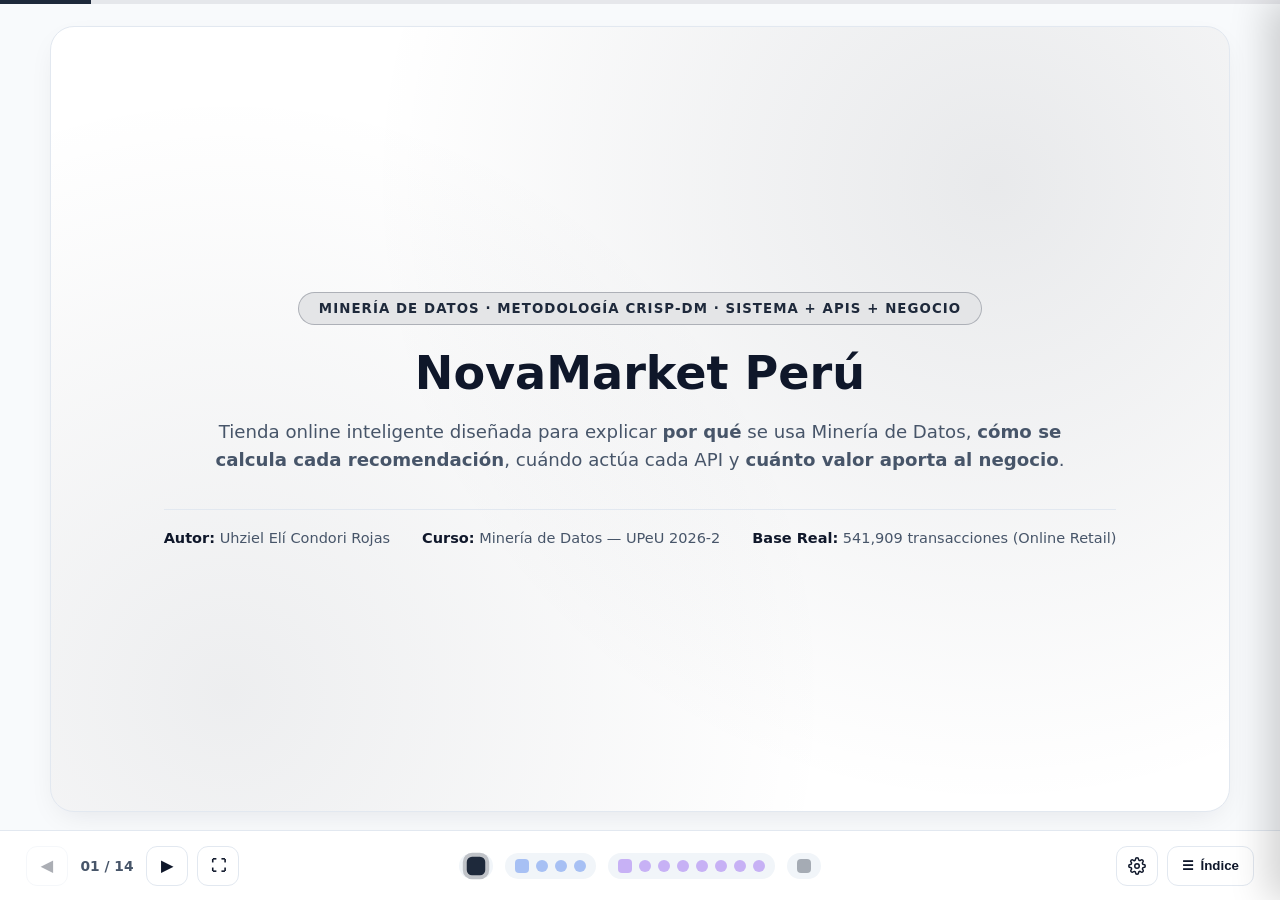
==== presentation/index.html @ 5f3207c5 "feat: NovaMarket Peru e-commerce inteligente CRISP-DM + APIs + Render config" ====
<!DOCTYPE html>
<html lang="es" data-theme="light" data-nav-pos="bottom" data-anim="on">
<head>
  <meta charset="UTF-8" />
  <meta name="viewport" content="width=device-width, initial-scale=1.0" />
  <title>NovaMarket Perú — Cómo Funciona, Fórmulas, APIs y Aporte al Negocio</title>
  <link rel="stylesheet" href="deck-base.css" />
  <link rel="stylesheet" href="animaciones.css" />
  <link rel="stylesheet" href="demo.css" />
</head>
<body>

  <div class="top-progress"><div id="progressFill" class="top-progress-fill"></div></div>

  <main class="deck">

    <!-- ==================== 00 · PORTADA ==================== -->
    <section class="slide slide-title active" data-group="0" data-color="#1e293b" data-kind="title" data-title="Portada" style="--slide-color:#1e293b">
      <div class="title-pill anim d1">Minería de Datos · Metodología CRISP-DM · Sistema + APIs + Negocio</div>
      <h1 class="anim d2">NovaMarket Perú</h1>
      <p class="title-sub anim d3">
        Tienda online inteligente diseñada para explicar <strong>por qué</strong> se usa Minería de Datos, <strong>cómo se calcula cada recomendación</strong>, cuándo actúa cada API y <strong>cuánto valor aporta al negocio</strong>.
      </p>
      <div class="cover-meta anim d4">
        <span><strong>Autor:</strong> Uhziel Elí Condori Rojas</span>
        <span><strong>Curso:</strong> Minería de Datos — UPeU 2026-2</span>
        <span><strong>Base Real:</strong> 541,909 transacciones (Online Retail)</span>
      </div>
    </section>

    <!-- ==================== BLOQUE 01 (#2563eb): EL SISTEMA WEB ==================== -->
    <section class="slide slide-title" data-group="1" data-color="#2563eb" data-kind="title" data-title="01 · El Sistema Web (Cliente vs Gerencia)" style="--slide-color:#2563eb">
      <div class="title-pill anim d1">Bloque 01</div>
      <h1 class="anim d2">Vista Cliente vs. Vista Interna</h1>
      <p class="title-sub anim d3">
        Un comprador normal solo ve una tienda limpia estilo marketplace; la gerencia y el expositor ven por dentro las fórmulas, las proyecciones Pasado → Futuro y las APIs en vivo.
      </p>
      <span class="section-num-bg">01</span>
    </section>

    <!-- 1.1 SEPARACIÓN DE VISTAS -->
    <section class="slide" data-group="1" data-color="#2563eb" data-kind="content" data-title="1.1 Arquitectura: Afuera vs Adentro" style="--slide-color:#2563eb">
      <header class="slide-header anim d1">
        <div class="kicker-sec">01 · El Sistema Web (NovaMarket Perú)</div>
        <h2>1.1 Separación Clara: Afuera (Cliente) vs. Adentro (Empresa)</h2>
        <p class="header-summary">Resuelve el problema de mostrar métricas internas al comprador, sin ocultar el motor cuando se audita.</p>
      </header>
      <div class="full-body">
        <div class="card-grid-3 anim d2">
          <div class="card accent-left">
            <h3>1. Tienda Pública (Cliente)</h3>
            <ul class="bullet-list">
              <li>Catálogo limpio en 4 columnas con precios en <strong>Soles (PEN)</strong> y carrito lateral.</li>
              <li><strong>Buscador realista:</strong> espera <em>Enter</em>, entiende español (<code>taza → cup</code>) y corrige tipeo (<code>tecup → teacup</code>).</li>
              <li>Al entrar al detalle de un producto, muestra <strong>4 complementos debajo</strong>; si no hay regla fuerte, promociona la misma categoría para nunca mostrar vacío.</li>
            </ul>
          </div>
          <div class="card accent-left">
            <h3>2. Botón "Modo Auditoría IA"</h3>
            <ul class="bullet-list">
              <li>Interruptor opcional en la cabecera (<code>OFF</code> por defecto para el cliente).</li>
              <li>Al activarlo en la exposición, revela en el detalle del producto: cuántas boletas lo respaldan, su <strong>Confianza %</strong>, <strong>Lift</strong> y cuánto <strong>+S/</strong> suma al ticket.</li>
              <li>También permite simular perfiles de comprador detrás de escena.</li>
            </ul>
          </div>
          <div class="card accent-left">
            <h3>3. Panel Interno (Gerencia)</h3>
            <ul class="bullet-list">
              <li><strong>Pasado → Presente → Futuro:</strong> curva real mensual + proyección a 3 meses con simulador de ROI.</li>
              <li><strong>Control de catálogo:</strong> inventario de los <code>150</code> SKUs por categoría y estrategia por segmento RFM.</li>
              <li><strong>Cero adivinanzas:</strong> bitácora viva de APIs y glosario para practicantes nuevos.</li>
            </ul>
          </div>
        </div>
      </div>
    </section>

    <!-- 1.2 CUÁNDO SE LLAMA CADA API Y PARA QUÉ SIRVE -->
    <section class="slide" data-group="1" data-color="#2563eb" data-kind="content" data-title="1.2 Cuándo se Llama Cada API y Qué Aporta" style="--slide-color:#2563eb">
      <header class="slide-header anim d1">
        <div class="kicker-sec">01 · El Sistema Web (NovaMarket Perú)</div>
        <h2>1.2 Mapa de APIs: Cuándo Actúan y Qué Beneficio Dan</h2>
        <p class="header-summary">Cada llamada externa o interna cumple una función comercial concreta (no decorativa).</p>
      </header>
      <div class="full-body">
        <div class="card anim d2">
          <table class="clean-table">
            <thead>
              <tr>
                <th>API / Endpoint</th>
                <th>Cuándo se dispara</th>
                <th>Qué hace internamente</th>
                <th>Para qué sirve al negocio</th>
              </tr>
            </thead>
            <tbody>
              <tr>
                <td><code>open.er-api.com</code> (Ext.)</td>
                <td>Al abrir la web y al emitir boleta</td>
                <td>Obtiene tasa real USD → PEN (ej. <code>3.481</code>)</td>
                <td>Evita cobrar con dólar desactualizado y protege el margen en productos importados.</td>
              </tr>
              <tr>
                <td><code>date.nager.at</code> (Ext.)</td>
                <td>Al cargar contexto gerencial</td>
                <td>Lee feriados de Perú (<code>2026-12-08</code>)</td>
                <td>Permite preparar promociones y stock antes de fechas festivas de alta demanda.</td>
              </tr>
              <tr>
                <td><code>GET /api/products</code></td>
                <td>Al pulsar <em>Enter</em> en buscador</td>
                <td>Sinónimos ES→EN + <code>difflib</code> + popularidad</td>
                <td>No pierde ventas por errores de escritura y prioriza artículos que más rotan.</td>
              </tr>
              <tr>
                <td><code>POST /api/recommend</code></td>
                <td>Al abrir un producto o el carrito</td>
                <td>Reglas <code>Lift × Conf</code> + respaldo categoría</td>
                <td>Eleva el monto por compra mostrando complementos reales en lugar de dejar espacios vacíos.</td>
              </tr>
              <tr>
                <td><code>POST /predict</code></td>
                <td>En Predictor Interno o Auditoría</td>
                <td>Corre <code>K-Means</code> + <code>RandomForest</code></td>
                <td>Identifica quién está por abandonar (<code>En Riesgo</code>) para enviarle cupón antes de perderlo.</td>
              </tr>
              <tr>
                <td><code>POST /api/checkout</code></td>
                <td>Al finalizar compra en el carrito</td>
                <td>Guarda boleta en SQLite + bandera IA</td>
                <td>Audita cuántas boletas reales aceptaron sugerencias del modelo.</td>
              </tr>
            </tbody>
          </table>
        </div>
      </div>
    </section>

    <!-- 1.3 DEMO VERIFICADA + PROYECCIÓN ECONÓMICA -->
    <section class="slide" data-group="1" data-color="#2563eb" data-kind="content" data-title="1.3 Ejemplo Verificado: POST /predict y ROI" style="--slide-color:#2563eb">
      <header class="slide-header anim d1">
        <div class="kicker-sec">01 · El Sistema Web (NovaMarket Perú)</div>
        <h2>1.3 Así Decide el Modelo en Tiempo Real (<code>POST /predict</code>)</h2>
        <p class="header-summary">Compara un cliente VIP frente a uno en riesgo para decidir si dar cupón o venta cruzada.</p>
      </header>

      <div class="split-balanced anim d2">
        <div class="demo-panel">
          <div class="preset-row">
            <button type="button" class="preset-btn active" data-preset="vip">Perfil VIP Campeón (#14646)</button>
            <button type="button" class="preset-btn" data-preset="riesgo">Perfil Riesgo de Fuga (#17850)</button>
          </div>
          <div class="demo-grid">
            <div class="demo-field"><label>recency_days</label><input id="in_recency_days" type="number" value="12" /></div>
            <div class="demo-field"><label>frequency</label><input id="in_frequency" type="number" value="18" /></div>
            <div class="demo-field"><label>monetary (USD)</label><input id="in_monetary" type="number" value="6450" /></div>
            <div class="demo-field"><label>total_items</label><input id="in_total_items" type="number" value="1200" /></div>
            <div class="demo-field"><label>unique_products</label><input id="in_unique_products" type="number" value="95" /></div>
            <div class="demo-field"><label>tenure_days</label><input id="in_tenure_days" type="number" value="240" /></div>
            <div class="demo-field"><label>cancellation_count</label><input id="in_cancellation_count" type="number" value="0" /></div>
            <div class="demo-field">
              <label>is_uk</label>
              <select id="in_is_uk">
                <option value="Internacional" selected>Internacional</option>
                <option value="UK">UK</option>
              </select>
            </div>
            <div class="demo-field"><label>algoritmo</label><input type="text" value="RandomForest" readonly /></div>
          </div>
          <div class="demo-actions">
            <button type="button" id="btnRunDemo" class="btn-demo">Probar en API (38420)</button>
            <span id="demoStatus" class="demo-status">Ejemplo verificado #14646 (POST /predict)</span>
          </div>
        </div>

        <div class="demo-panel">
          <div class="prob-hero">
            <span id="demoSeg" class="seg-badge">VIP Campeón · Alta Fidelidad</span>
            <span id="demoProb" class="prob-big">95.22 %</span>
          </div>
          <strong id="demoTitle">Recompra probable en 90 días (predicción = 1 · fuga 4.78 %)</strong>
          <div class="bar-track" style="height:14px">
            <div id="demoBar" class="bar-fill" style="--w:95%"></div>
          </div>
          <ul id="demoFactors" class="bullet-list">
            <li>Compra reciente (12 días desde última visita)</li>
            <li>Alta recurrencia (18 boletas históricas)</li>
            <li>Alto valor acumulado ($6,450 USD)</li>
            <li>Relación madura (240 días de antigüedad)</li>
          </ul>
          <div id="demoAction" class="result-pill">
            Ofrecer venta cruzada premium o envío prioritario sin necesidad de descuento agresivo.
          </div>
        </div>
      </div>
    </section>

    <!-- ==================== BLOQUE 02 (#7c3aed): CÓMO SE CALCULA Y CRISP-DM ==================== -->
    <section class="slide slide-title" data-group="2" data-color="#7c3aed" data-kind="title" data-title="02 · Cómo se Calcula y CRISP-DM" style="--slide-color:#7c3aed">
      <div class="title-pill anim d1">Bloque 02</div>
      <h1 class="anim d2">Cómo se Calcula y Aporte Real</h1>
      <p class="title-sub anim d3">
        Explicación directa de las fórmulas detrás de las recomendaciones, la predicción futura sin fuga temporal y las 6 fases CRISP-DM.
      </p>
      <span class="section-num-bg">02</span>
    </section>

    <!-- 2.0 FASE 1: EL PROBLEMA Y QUÉ GANA EL NEGOCIO -->
    <section class="slide" data-group="2" data-color="#7c3aed" data-kind="content" data-title="Fase 1 · Por Qué se Hace (Negocio y ROI)" style="--slide-color:#7c3aed">
      <header class="slide-header anim d1">
        <div class="kicker-sec">02 · Metodología CRISP-DM · Fase 1 de 6</div>
        <h2>Fase 1: Qué Problema Pierde Dinero y Qué Aporta el Proyecto</h2>
        <p class="header-summary">Pasar de mostrar productos estáticos a tomar decisiones comerciales medibles en caja y gerencia.</p>
      </header>
      <div class="full-body">
        <div class="card-grid-2 anim d2">
          <div class="card accent-left">
            <h3>Sin Minería de Datos (Antes)</h3>
            <ul class="bullet-list">
              <li><strong>Carritos pequeños:</strong> el cliente compra 1 artículo y se va porque nadie le sugiere el complemento natural que otros ya llevan.</li>
              <li><strong>Fuga silenciosa:</strong> los <code>1,024</code> clientes <em>En Riesgo</em> (gasto medio <code>$1,506</code>) dejan de volver sin recibir ninguna campaña a tiempo.</li>
              <li><strong>Gerencia a ciegas:</strong> no se mide qué tanto crece el ingreso al combinar venta cruzada + retención.</li>
            </ul>
          </div>
          <div class="card accent-left">
            <h3>Con NovaMarket IA (Aporte Proyectado)</h3>
            <ul class="bullet-list">
              <li><strong>Venta cruzada automática:</strong> recomendar complementos reales con <code>1,560</code> reglas aumenta el valor de boleta sin gastar más en anuncios.</li>
              <li><strong>Descuentos solo donde hacen falta:</strong> no rebajar margen a los <code>458 VIP</code> (<code>93.7 %</code> ya recompran), sino enfocar cupones en <code>En Riesgo</code>.</li>
              <li><strong>Proyección Pasado → Futuro:</strong> el panel gerencial simula el retorno exacto en Soles por trimestre.</li>
            </ul>
          </div>
        </div>
      </div>
    </section>

    <!-- 2.1 CÓMO SE CALCULAN LAS REGLAS (ARITMÉTICA CLARA) -->
    <section class="slide" data-group="2" data-color="#7c3aed" data-kind="content" data-title="Cómo se Calcula · Reglas de Asociación" style="--slide-color:#7c3aed">
      <header class="slide-header anim d1">
        <div class="kicker-sec">02 · Metodología CRISP-DM · Explicación Matemática Simple</div>
        <h2>¿Cómo se Calcula Qué Producto Recomendar Debajo de Otro?</h2>
        <p class="header-summary">No es aleatorio: el algoritmo cuenta co-ocurrencias reales dentro de las 18,532 boletas históricas.</p>
      </header>
      <div class="full-body">
        <div class="card-grid-3 anim d2">
          <div class="card accent-left">
            <h3>1. Contar Boletas Juntas</h3>
            <p>Se arma una matriz <code>Boleta × Producto</code> sobre los <code>150</code> SKUs principales.</p>
            <p style="margin-top:8px"><strong>Ejemplo real:</strong> La <em>Pink Regency Teacup (22698)</em> y la <em>Green Regency Teacup (22697)</em> aparecieron juntas en <strong>460 boletas</strong>.</p>
          </div>
          <div class="card accent-left">
            <h3>2. Calcular Confianza (%)</h3>
            <p><code>Confianza = Boletas(A y B) / Boletas(A)</code></p>
            <p style="margin-top:8px">Para ese par da <strong>82.73 %</strong>: significa que de cada 100 clientes que compraron la taza rosa, ~83 también llevaron la verde en la misma boleta.</p>
          </div>
          <div class="card accent-left">
            <h3>3. Medir el Lift y Promocionar</h3>
            <p><code>Lift = Confianza / Popularidad(B)</code></p>
            <p style="margin-top:8px">Obtiene <strong>18.85×</strong> (19 veces más fuerte que el azar). Si un SKU tiene &lt; 4 reglas, el backend completa con <strong>misma categoría y más vendidos</strong> para promocionar siempre.</p>
          </div>
        </div>
        <div class="result-pill anim d3">
          <strong>En la práctica:</strong> El cliente ve sugerencias útiles y coherentes; el auditor/profesor activa <strong>Modo Auditoría IA</strong> y ve exactamente estos números debajo de cada tarjeta.
        </div>
      </div>
    </section>

    <!-- 2.2 FASE 2: AUDITORÍA Y EVOLUCIÓN HISTÓRICA REAL -->
    <section class="slide" data-group="2" data-color="#7c3aed" data-kind="content" data-title="Fase 2 · Auditoría y Ventas Reales (Pasado)" style="--slide-color:#7c3aed">
      <header class="slide-header anim d1">
        <div class="kicker-sec">02 · Metodología CRISP-DM · Fase 2 de 6 (EDA)</div>
        <h2>Fase 2: Limpieza de Datos Reales y Serie Mensual</h2>
        <p class="header-summary">De 541,909 registros crudos a $8,911,407.90 en ventas reales limpias para construir el pasado histórico.</p>
      </header>
      <div class="full-body">
        <div class="dual-charts anim d2">
          <div class="chart-card">
            <div class="chart-img-wrap" data-lightbox-img data-caption="Figura 1: Se retiraron 135,080 filas sin cliente, 11,805 con cantidad/precio ≤ 0 y 9,288 devoluciones ('C').">
              <img src="assets/01_eda_calidad_datos.png" alt="Auditoría de calidad de datos" />
            </div>
            <p class="chart-caption"><strong>Fig. 1:</strong> Por qué se limpia — quitar devoluciones evita recomendar productos devueltos o clientes fantasma.</p>
          </div>
          <div class="chart-card">
            <div class="chart-img-wrap" data-lightbox-img data-caption="Figura 2: Serie mensual real de ingresos: sube en Sep–Nov 2011 hasta $1.16M (base para proyectar futuro).">
              <img src="assets/02_eda_ventas_mensuales.png" alt="Evolución mensual de ventas" />
            </div>
            <p class="chart-caption"><strong>Fig. 2:</strong> Curva real del pasado — pico en noviembre 2011 (<strong>$1,161,817</strong> en <code>2,657</code> boletas).</p>
          </div>
        </div>
      </div>
    </section>

    <!-- 2.3 FASE 3: CÓMO SE PREPARA RFM SIN HACER TRAMPA -->
    <section class="slide" data-group="2" data-color="#7c3aed" data-kind="content" data-title="Fase 3 · Corte Temporal RFM Anti-Leakage" style="--slide-color:#7c3aed">
      <header class="slide-header anim d1">
        <div class="kicker-sec">02 · Metodología CRISP-DM · Fase 3 de 6</div>
        <h2>Fase 3: Cómo Se Predice el Futuro Sin Hacer Trampa</h2>
        <p class="header-summary">Se corta la historia el 2011-09-09: solo el pasado entra como variable X; los 90 días posteriores son la respuesta real.</p>
      </header>
      <div class="full-body">
        <div class="card-grid-3 anim d2">
          <div class="card accent-left">
            <h3>Ventana Pasada (<code>&lt; 2011-09-09</code>)</h3>
            <p>Para cada uno de los <code>3,360</code> clientes se calcula:</p>
            <ul class="bullet-list" style="margin-top:6px">
              <li><strong>Recency:</strong> días desde su última compra.</li>
              <li><strong>Frequency:</strong> boletas acumuladas.</li>
              <li><strong>Monetary:</strong> gasto total en USD.</li>
            </ul>
          </div>
          <div class="card accent-left">
            <h3>Ventana Futura (<code>≥ 2011-09-09</code>)</h3>
            <p>Se observa en la realidad si el cliente volvió o no en el último trimestre.</p>
            <p style="margin-top:8px">Resultado real: <strong>57.11 % sí recompró</strong>. Así el modelo aprende hábitos pasados para anticipar el futuro.</p>
          </div>
          <div class="card accent-left">
            <h3>Segmentos Reales (<code>K-Means</code>)</h3>
            <ul class="bullet-list">
              <li><strong>VIP Campeón (458):</strong> prom. $6,833 · <strong>93.7 %</strong> recompran.</li>
              <li><strong>En Riesgo (1,024):</strong> prom. $1,506 · <strong>67.0 %</strong> recompran (foco de rescate).</li>
              <li><strong>Cliente Leal (432)</strong> y <strong>Dormido (1,446)</strong>.</li>
            </ul>
          </div>
        </div>
        <div class="result-pill anim d3">
          <strong>También se filtran 150 SKUs clave:</strong> De <code>3,665</code> productos históricos se extrae el catálogo activo de alta rotación (<code>396,337</code> filas limpias con SHA-256 verificado en <code>DATA_VERSION.md</code>).
        </div>
      </div>
    </section>

    <!-- 2.4 FASE 4 Y 5: MODELADO Y EVALUACIÓN HONESTA -->
    <section class="slide" data-group="2" data-color="#7c3aed" data-kind="content" data-title="Fase 4 y 5 · Modelos, ROC y Auditoría" style="--slide-color:#7c3aed">
      <header class="slide-header anim d1">
        <div class="kicker-sec">02 · Metodología CRISP-DM · Fases 4 y 5 de 6</div>
        <h2>Fases 4–5: Reglas, Clasificadores y Auditoría Transparente</h2>
        <p class="header-summary">Comparación de 3 algoritmos sobre clientes futuros reales y análisis crítico frente a la meta inicial.</p>
      </header>
      <div class="split-balanced anim d2">
        <div class="dual-charts" style="grid-template-columns: 1fr; gap:12px;">
          <div class="chart-card">
            <div class="chart-img-wrap" data-lightbox-img data-caption="Figura 4: Top reglas de asociación (juego Regency alcanza 18.85× Lift).">
              <img src="assets/04_reglas_asociacion_lift.png" alt="Reglas de asociación" style="max-height:175px" />
            </div>
          </div>
          <div class="chart-card">
            <div class="chart-img-wrap" data-lightbox-img data-caption="Figura 5: Curvas ROC y Matriz de Confusión del modelo ganador.">
              <img src="assets/05_roc_y_confusion.png" alt="ROC y Matriz de Confusión" style="max-height:175px" />
            </div>
          </div>
        </div>

        <div style="display:flex; flex-direction:column; gap:12px;">
          <div class="card">
            <table class="clean-table">
              <thead><tr><th>Modelo</th><th>CV AUC</th><th>Holdout AUC</th><th>PR-AUC</th><th>F1</th></tr></thead>
              <tbody>
                <tr><td>LogisticRegression</td><td>0.7394</td><td>0.7651</td><td>0.8241</td><td>0.7358</td></tr>
                <tr class="row-winner"><td>RandomForest (Ganador)</td><td><strong>0.7426</strong></td><td>0.7647</td><td>0.8295</td><td>0.7333</td></tr>
                <tr><td>HistGradientBoosting</td><td>0.7401</td><td><strong>0.7714</strong></td><td><strong>0.8337</strong></td><td>0.7304</td></tr>
              </tbody>
            </table>
          </div>
          <div class="audit-note">
            <strong>Por qué 0.7647 y no 0.99 artificial:</strong> Predecir si un humano comprará en los próximos 90 días sin usar datos futuros es difícil. Al no hacer trampa, se obtuvo <code>0.7647</code> (RF) y <code>0.7714</code> (HGB) con sólido <strong>PR-AUC (0.83)</strong>, suficiente para priorizar cupones en el grupo <em>En Riesgo</em>.
          </div>
        </div>
      </div>
    </section>

    <!-- 2.5 EXPLICABILIDAD SHAP -->
    <section class="slide" data-group="2" data-color="#7c3aed" data-kind="content" data-title="Fase 5 · Por Qué Decide el Modelo (SHAP)" style="--slide-color:#7c3aed">
      <header class="slide-header anim d1">
        <div class="kicker-sec">02 · Metodología CRISP-DM · Fase 5 de 6 (XAI)</div>
        <h2>Explicabilidad SHAP: En Qué Se Fija el Modelo Para Predecir</h2>
        <p class="header-summary">Prueba objetiva de que el modelo sigue la lógica comercial real (antigüedad, gasto y días sin volver).</p>
      </header>
      <div class="split-balanced anim d2">
        <div class="single-chart-wrap">
          <div class="chart-img-wrap" data-lightbox-img data-caption="Figura 6: Impacto SHAP global sobre las predicciones de recompra a 90 días.">
            <img src="assets/06_shap_clientes.png" alt="SHAP Clientes" />
          </div>
          <p class="chart-caption"><strong>Fig. 6:</strong> Cada fila muestra qué variable pesa más para separar quién vuelve de quién abandona.</p>
        </div>

        <div class="card">
          <h3>Peso Real de Cada Variable (|SHAP|)</h3>
          <div class="bar-chart" style="margin-top:12px">
            <div class="bar-row"><span class="bar-lbl">Antigüedad (tenure)</span><div class="bar-track"><div class="bar-fill" style="--w:100%"></div></div><span class="bar-num">0.0609</span></div>
            <div class="bar-row"><span class="bar-lbl">Gasto (monetary)</span><div class="bar-track"><div class="bar-fill" style="--w:77%"></div></div><span class="bar-num">0.0468</span></div>
            <div class="bar-row"><span class="bar-lbl">Inactividad (recency)</span><div class="bar-track"><div class="bar-fill" style="--w:59%"></div></div><span class="bar-num">0.0360</span></div>
            <div class="bar-row"><span class="bar-lbl">Boletas (frequency)</span><div class="bar-track"><div class="bar-fill" style="--w:54%"></div></div><span class="bar-num">0.0329</span></div>
            <div class="bar-row"><span class="bar-lbl">Unidades (items)</span><div class="bar-track"><div class="bar-fill" style="--w:41%"></div></div><span class="bar-num">0.0250</span></div>
            <div class="bar-row"><span class="bar-lbl">Variedad (unique)</span><div class="bar-track"><div class="bar-fill" style="--w:39%"></div></div><span class="bar-num">0.0236</span></div>
          </div>
        </div>
      </div>
    </section>

    <!-- 2.6 FASE 6: DESPLIEGUE Y OPERACIÓN PARA PRACTICANTES -->
    <section class="slide" data-group="2" data-color="#7c3aed" data-kind="content" data-title="Fase 6 · Operación, Pruebas y Replicabilidad" style="--slide-color:#7c3aed">
      <header class="slide-header anim d1">
        <div class="kicker-sec">02 · Metodología CRISP-DM · Fase 6 de 6</div>
        <h2>Fase 6: Sistema Documentado, Probado y Replicable</h2>
        <p class="header-summary">Cualquier integrante o practicante nuevo entiende qué mide cada pantalla y puede probar el sistema en 1 clic.</p>
      </header>
      <div class="full-body">
        <div class="card-grid-3 anim d2">
          <div class="card accent-left">
            <h3>Autosuficiente para el Equipo</h3>
            <ul class="bullet-list">
              <li>La pestaña <strong>Gerencia</strong> incluye explicaciones bajo cada KPI, inventario por categoría y glosario operativo.</li>
              <li>La <strong>Bitácora de APIs</strong> registra en vivo qué endpoint respondió y por qué se llamó.</li>
            </ul>
          </div>
          <div class="card accent-left">
            <h3>Verificado con <code>pytest</code></h3>
            <ul class="bullet-list">
              <li>Pruebas automatizadas cubren buscador, sinónimos/errores, reglas con respaldo, validación Pydantic (<code>422</code>) y SQLite.</li>
              <li>Linaje SHA-256 guardado en <code>data/DATA_VERSION.md</code>.</li>
            </ul>
          </div>
          <div class="card accent-left">
            <h3>Puerto Libre y Scripts <code>.bat</code></h3>
            <ul class="bullet-list">
              <li><code>ABRIR_SISTEMA.bat</code> levanta tienda y API en <code>http://127.0.0.1:38420</code> sin chocar con <code>8000</code>.</li>
              <li><code>REENTRENAR_MODELO.bat</code> reproduce todo el pipeline desde el CSV crudo.</li>
            </ul>
          </div>
        </div>
        <div class="result-pill anim d3">
          <strong>Listo para demostrar en clase:</strong> Abre la tienda como cliente, activa <strong>Modo Auditoría IA</strong> para mostrar los cálculos y pasa a <strong>Gerencia</strong> para ver las proyecciones Pasado → Futuro.
        </div>
      </div>
    </section>

    <!-- ==================== CIERRE ==================== -->
    <section class="slide slide-title" data-group="99" data-color="#1e293b" data-kind="title" data-title="Cierre — Gracias" style="--slide-color:#1e293b">
      <div class="title-pill anim d1">Cierre</div>
      <h1 class="anim d2">Gracias</h1>
      <p class="title-sub anim d3">Demostración en vivo lista en <code>http://127.0.0.1:38420</code> (<code>ABRIR_SISTEMA.bat</code>).</p>
      <div class="cover-meta anim d4">
        <span><strong>Autor:</strong> Uhziel Elí Condori Rojas</span>
        <span><strong>Proyecto:</strong> NovaMarket Perú (CRISP-DM)</span>
      </div>
    </section>

  </main>

  <nav id="bottomNav" class="bottom-nav" aria-label="Navegación de diapositivas">
    <div class="nav-left">
      <button id="btnPrev" class="nav-btn icon-only" title="Anterior (←)">◀</button>
      <span id="slideCounter" class="slide-counter">01 / 14</span>
      <button id="btnNext" class="nav-btn icon-only" title="Siguiente (→ / Espacio)">▶</button>
      <button id="btnFs" class="nav-btn icon-only" title="Pantalla completa (F)">⛶</button>
    </div>

    <div id="navDots" class="nav-center" aria-label="Navegación por secciones"></div>

    <div class="nav-right">
      <button id="btnConfig" class="nav-btn icon-only" title="Configuración de la diapositiva (C)" aria-expanded="false" aria-controls="configPanel"><svg width="18" height="18" viewBox="0 0 24 24" fill="none" stroke="currentColor" stroke-width="2" stroke-linecap="round" stroke-linejoin="round" aria-hidden="true"><circle cx="12" cy="12" r="3"/><path d="M19.4 15a1.65 1.65 0 0 0 .33 1.82l.06.06a2 2 0 1 1-2.83 2.83l-.06-.06a1.65 1.65 0 0 0-1.82-.33 1.65 1.65 0 0 0-1 1.51V21a2 2 0 0 1-4 0v-.09A1.65 1.65 0 0 0 9 19.4a1.65 1.65 0 0 0-1.82.33l-.06.06a2 2 0 1 1-2.83-2.83l.06-.06a1.65 1.65 0 0 0 .33-1.82 1.65 1.65 0 0 0-1.51-1H3a2 2 0 0 1 0-4h.09A1.65 1.65 0 0 0 4.6 9a1.65 1.65 0 0 0-.33-1.82l-.06-.06a2 2 0 1 1 2.83-2.83l.06.06a1.65 1.65 0 0 0 1.82.33H9a1.65 1.65 0 0 0 1-1.51V3a2 2 0 0 1 4 0v.09a1.65 1.65 0 0 0 1 1.51 1.65 1.65 0 0 0 1.82-.33l.06-.06a2 2 0 1 1 2.83 2.83l-.06.06a1.65 1.65 0 0 0-.33 1.82V9a1.65 1.65 0 0 0 1.51 1H21a2 2 0 0 1 0 4h-.09a1.65 1.65 0 0 0-1.51 1z"/></svg></button>
      <button id="btnDrawer" class="nav-btn" title="Índice de diapositivas (M)">☰ <span class="btn-lbl-hide">Índice</span></button>
    </div>
  </nav>

  <aside id="configPanel" class="config-panel" aria-label="Configuración de visualización" hidden>
    <div class="config-head">
      <strong>Ajustes de Diapositiva</strong>
      <button id="btnCloseConfig" class="nav-btn icon-only cfg-close" title="Cerrar">✕</button>
    </div>
    <div class="config-group">
      <label class="cfg-label">Tema de contenido</label>
      <div class="cfg-pills" data-cfg-group="theme">
        <button class="cfg-pill" data-val="light">Claro</button>
        <button class="cfg-pill" data-val="dark">Oscuro</button>
      </div>
    </div>
    <div class="config-group">
      <label class="cfg-label">Posición de la barra</label>
      <div class="cfg-pills" data-cfg-group="navPos">
        <button class="cfg-pill" data-val="bottom">Abajo</button>
        <button class="cfg-pill" data-val="top">Arriba</button>
        <button class="cfg-pill" data-val="float">Flotante</button>
        <button class="cfg-pill" data-val="autohide">Ocultar</button>
      </div>
    </div>
    <div class="config-group">
      <div class="cfg-row-head">
        <label class="cfg-label">Escala general (±)</label>
        <span id="valScaleAll" class="cfg-val">100%</span>
      </div>
      <div class="cfg-stepper">
        <button class="cfg-step" data-target="scaleAll" data-delta="-0.06">−1 pt</button>
        <input id="rngScaleAll" type="range" min="0.82" max="1.36" step="0.06" value="1" />
        <button class="cfg-step" data-target="scaleAll" data-delta="0.06">+1 pt</button>
      </div>
    </div>
    <details class="config-details">
      <summary>Ajuste independiente de letras</summary>
      <div class="config-subgrid">
        <div class="cfg-subrow">
          <span>Títulos</span>
          <input id="rngScaleTitle" type="range" min="0.82" max="1.35" step="0.05" value="1" />
          <span id="valScaleTitle">100%</span>
        </div>
        <div class="cfg-subrow">
          <span>Texto / Tarjetas</span>
          <input id="rngScaleBody" type="range" min="0.82" max="1.35" step="0.05" value="1" />
          <span id="valScaleBody">100%</span>
        </div>
        <div class="cfg-subrow">
          <span>Tablas / Notas</span>
          <input id="rngScaleMeta" type="range" min="0.82" max="1.35" step="0.05" value="1" />
          <span id="valScaleMeta">100%</span>
        </div>
      </div>
    </details>
    <div class="config-actions">
      <button id="btnToggleAnim" class="nav-btn cfg-act">Animaciones: ON</button>
      <button id="btnPrintPdf" class="nav-btn cfg-act">PDF</button>
      <button id="btnResetCfg" class="nav-btn cfg-act">Reset</button>
    </div>
  </aside>

  <div id="drawerBackdrop" class="drawer-backdrop"></div>
  <aside id="drawer" class="drawer" aria-label="Índice de diapositivas">
    <div class="drawer-head">
      <h3>Índice de la Presentación</h3>
      <button id="btnCloseDrawer" class="nav-btn icon-only" title="Cerrar (Esc)">✕</button>
    </div>
    <div id="drawerList" class="drawer-list"></div>
  </aside>

  <div id="lightbox" class="lightbox" title="Clic o Esc para cerrar">
    <img id="lbImg" alt="" />
    <p id="lbCap"></p>
  </div>

  <script src="deck-core.js"></script>
  <script src="demo.js"></script>
</body>
</html>
---- presentation/deck-base.css ----
:root {
  --bg: #f8fafc;
  --surface: #ffffff;
  --surface-alt: #f1f5f9;
  --text: #0f172a;
  --muted: #475569;
  --subtle: #94a3b8;
  --border: #e2e8f0;
  --nav-bg: rgba(255, 255, 255, 0.94);

  /* Paleta estándar por sección (estilo personal) */
  --c-cover: #1e293b;
  --c-sec1: #2563eb;
  --c-sec2: #7c3aed;
  --c-sec3: #059669;
  --c-sec4: #d97706;
  --c-sec5: #0891b2;

  --accent: var(--c-cover);
  --nav-h: 70px;
  --radius: 16px;
  --shadow: 0 10px 30px -10px rgba(15, 23, 42, 0.10);

  /* Escalas configurables desde ⚙️ */
  --scale-all: 1;
  --scale-title: 1;
  --scale-body: 1;
  --scale-meta: 1;
}

/* Tema oscuro opcional desde ⚙️ */
html[data-theme="dark"] {
  --bg: #0b1120;
  --surface: #111827;
  --surface-alt: #1e293b;
  --text: #f1f5f9;
  --muted: #cbd5e1;
  --subtle: #94a3b8;
  --border: #263244;
  --nav-bg: rgba(15, 23, 42, 0.94);
  --shadow: 0 14px 36px -10px rgba(0, 0, 0, 0.55);
}

* { box-sizing: border-box; margin: 0; padding: 0; }

html {
  font-size: calc(clamp(14.5px, min(1.02vw, 1.78vh), 19.5px) * var(--scale-all));
}

html, body {
  width: 100%; height: 100%;
  overflow: hidden;
  font-family: "Segoe UI", system-ui, -apple-system, sans-serif;
  background: var(--bg);
  color: var(--text);
  user-select: none;
  transition: background-color 0.25s ease, color 0.25s ease;
}

/* Barra de progreso fina superior */
.top-progress {
  position: fixed; top: 0; left: 0; right: 0; height: 4px;
  background: rgba(15, 23, 42, 0.08); z-index: 65;
}
.top-progress-fill {
  height: 100%; width: 0%;
  background: var(--accent);
  transition: width 0.35s cubic-bezier(.4,0,.2,1), background-color 0.35s ease;
}

/* Escenario principal adaptado a la posición de la barra */
.deck {
  position: relative;
  width: 100vw;
  height: calc(100vh - var(--nav-h));
  padding: 26px 50px 18px;
}
html[data-nav-pos="top"] .deck {
  margin-top: calc(var(--nav-h) + 4px);
  height: calc(100vh - var(--nav-h) - 4px);
}
html[data-nav-pos="float"] .deck,
html[data-nav-pos="autohide"] .deck {
  height: 100vh;
  padding-bottom: 68px;
}

.slide {
  position: absolute;
  inset: 26px 50px 18px;
  display: flex;
  flex-direction: column;
  opacity: 0;
  visibility: hidden;
  transform: translateY(14px) scale(0.99);
  transition: opacity 0.35s ease, transform 0.35s cubic-bezier(.22,1,.36,1), visibility 0.35s;
}
.slide.active {
  opacity: 1;
  visibility: visible;
  transform: translateY(0) scale(1);
}

.slide.active .anim { animation: riseIn 0.45s cubic-bezier(.22,1,.36,1) both; }
.slide.active .anim.d1 { animation-delay: 0.06s; }
.slide.active .anim.d2 { animation-delay: 0.14s; }
.slide.active .anim.d3 { animation-delay: 0.22s; }
.slide.active .anim.d4 { animation-delay: 0.30s; }

@keyframes riseIn {
  from { opacity: 0; transform: translateY(14px); }
  to   { opacity: 1; transform: translateY(0); }
}

/* Desactivar animaciones por accesibilidad o toggle ⚙️ */
html[data-anim="off"] *,
html[data-anim="off"] *::before,
html[data-anim="off"] *::after {
  animation-duration: 0.001ms !important;
  animation-delay: 0ms !important;
  transition-duration: 0.001ms !important;
}
@media (prefers-reduced-motion: reduce) {
  .slide.active .anim { animation: none !important; }
  .bar-fill { transition: none !important; }
}

/* =========================================================
   TIPO 1: PORTADA, CIERRE Y SEPARADORES DE SECCIÓN
   (Fondo limpio --surface; #1e293b solo como acento e ícono en barra)
   ========================================================= */
.slide-title {
  justify-content: center;
  align-items: center;
  text-align: center;
  padding: 40px 80px;
  background: radial-gradient(circle at 80% 20%, color-mix(in srgb, var(--slide-color, #2563eb) 10%, transparent), transparent 55%),
              radial-gradient(circle at 15% 85%, color-mix(in srgb, var(--slide-color, #2563eb) 8%, transparent), transparent 50%);
  border-radius: 24px;
  border: 1px solid var(--border);
  background-color: var(--surface);
  box-shadow: var(--shadow);
}

html[data-theme="dark"] .slide-title[data-color="#1e293b"] .title-pill {
  color: #e2e8f0;
  background: rgba(255, 255, 255, 0.10);
  border-color: rgba(255, 255, 255, 0.24);
}

.title-pill {
  display: inline-flex; align-items: center; gap: 8px;
  padding: 8px 20px;
  border-radius: 999px;
  font-size: calc(0.92rem * var(--scale-meta)); font-weight: 700; letter-spacing: 0.08em; text-transform: uppercase;
  color: var(--slide-color, var(--c-cover));
  background: color-mix(in srgb, var(--slide-color, var(--c-cover)) 12%, var(--surface));
  border: 1px solid color-mix(in srgb, var(--slide-color, var(--c-cover)) 28%, transparent);
  margin-bottom: 22px;
}

.slide-title h1 {
  font-size: calc(clamp(2.15rem, 3.6vw, 3.2rem) * var(--scale-title));
  font-weight: 800;
  line-height: 1.15;
  color: var(--text);
  max-width: 1080px;
  margin-bottom: 18px;
}

.slide-title .title-sub {
  font-size: calc(clamp(1.1rem, 1.42vw, 1.35rem) * var(--scale-body));
  color: var(--muted);
  max-width: 860px;
  line-height: 1.55;
}

.cover-meta {
  margin-top: 34px;
  display: flex; flex-wrap: wrap; justify-content: center; gap: 16px 32px;
  font-size: calc(1rem * var(--scale-meta)); color: var(--muted);
  padding-top: 20px;
  border-top: 1px solid var(--border);
}
.cover-meta strong { color: var(--text); }

.section-num-bg {
  position: absolute; right: 56px; bottom: 26px;
  font-size: 7.5rem; font-weight: 900; line-height: 1;
  color: color-mix(in srgb, var(--slide-color, #2563eb) 10%, transparent);
  pointer-events: none;
}

/* =========================================================
   TIPO 2: DIAPOSITIVAS DE CONTENIDO
   ========================================================= */
.slide-header {
  flex-shrink: 0;
  margin-bottom: 16px;
  padding-bottom: 11px;
  border-bottom: 2px solid var(--border);
  position: relative;
}
.slide-header::after {
  content: ""; position: absolute; left: 0; bottom: -2px; width: 96px; height: 3px;
  background: var(--slide-color, var(--c-sec1));
  border-radius: 3px;
}

.kicker-sec {
  font-size: calc(0.88rem * var(--scale-meta)); font-weight: 800; text-transform: uppercase; letter-spacing: 0.09em;
  color: var(--slide-color, var(--c-sec1));
  margin-bottom: 4px;
}

.slide-header h2 {
  font-size: calc(clamp(1.5rem, 2.2vw, 2.05rem) * var(--scale-title));
  font-weight: 800;
  color: var(--text);
  line-height: 1.18;
}

.header-summary {
  margin-top: 5px;
  font-size: calc(1.02rem * var(--scale-meta));
  color: var(--muted);
  font-weight: 500;
}

.split-body {
  flex: 1; min-height: 0;
  display: grid;
  grid-template-columns: 1.15fr 0.95fr;
  gap: 26px;
  align-items: stretch;
}

.full-body {
  flex: 1; min-height: 0;
  display: flex;
  flex-direction: column;
  justify-content: safe center;
  overflow-y: auto;
  gap: 18px;
  padding: 4px 2px;
}

/* Visor de imágenes o mixto (Código <-> Gráfica) con zoom lightbox */
.media-panel {
  background: var(--surface);
  border: 1px solid var(--border);
  border-radius: var(--radius);
  box-shadow: var(--shadow);
  padding: 14px;
  display: flex; flex-direction: column;
  height: 100%; max-height: 100%; min-height: 0;
}
.view-stage {
  flex: 1; min-height: 0;
  border-radius: 10px;
  overflow: hidden; position: relative;
  display: flex; flex-direction: column;
}
.media-stage, .img-box {
  flex: 1; min-height: 0;
  display: flex; align-items: center; justify-content: center;
  background: var(--surface-alt);
  border-radius: 10px;
  overflow: hidden; position: relative; cursor: zoom-in;
}
.media-stage img, .img-box img { max-width: 100%; max-height: 100%; object-fit: contain; transition: transform 0.25s ease, opacity 0.2s ease; }
.media-stage:hover img, .img-box:hover img { transform: scale(1.012); }

/* Bloque visor de código fuente dentro de .media-panel */
.code-box {
  flex: 1; min-height: 0;
  background: #0f172a; color: #e2e8f0;
  border-radius: 10px;
  display: flex; flex-direction: column;
  overflow: hidden;
  user-select: text;
}
.code-topbar {
  background: #1e293b;
  padding: 9px 15px;
  display: flex; align-items: center; justify-content: space-between;
  font-family: Consolas, monospace; font-size: calc(0.88rem * var(--scale-meta)); color: #94a3b8;
  border-bottom: 1px solid rgba(255,255,255,0.08);
  flex-shrink: 0;
}
.code-topbar strong { color: #38bdf8; }
.code-pre {
  flex: 1; min-height: 0; overflow: auto;
  padding: 16px 18px;
  font-family: Consolas, "Cascadia Code", monospace;
  font-size: calc(0.94rem * var(--scale-meta));
  line-height: 1.54;
  white-space: pre;
  tab-size: 4;
}

.result-pill {
  background: color-mix(in srgb, var(--slide-color, #059669) 9%, var(--surface));
  border: 1px solid color-mix(in srgb, var(--slide-color, #059669) 28%, transparent);
  border-radius: 12px;
  padding: 14px 17px;
  font-size: calc(0.98rem * var(--scale-body)); line-height: 1.48; color: var(--text);
}
.result-pill strong { color: var(--slide-color, var(--c-sec1)); }
.zoom-hint {
  position: absolute; right: 10px; bottom: 10px;
  background: rgba(15, 23, 42, 0.75); color: #fff;
  font-size: 0.8rem; padding: 5px 11px; border-radius: 6px; pointer-events: none;
}
.media-bar {
  display: flex; align-items: center; justify-content: space-between; gap: 12px;
  padding-top: 10px; font-size: calc(0.9rem * var(--scale-meta)); color: var(--muted);
}
.media-caption { flex: 1; font-weight: 600; color: var(--text); white-space: nowrap; overflow: hidden; text-overflow: ellipsis; }
.media-controls { display: inline-flex; align-items: center; gap: 6px; flex-shrink: 0; }
.img-btn {
  border: 1px solid var(--border); background: var(--surface-alt); color: var(--text);
  border-radius: 8px; padding: 5px 12px; font-size: 0.88rem; font-weight: 700; cursor: pointer;
}
.img-counter { font-variant-numeric: tabular-nums; font-weight: 700; min-width: 40px; text-align: center; }

.text-panel {
  display: flex; flex-direction: column; justify-content: safe center;
  gap: 14px; min-height: 0; overflow-y: auto; padding-right: 4px;
}

/* Tarjetas, listas, KPIs, barras y tablas */
.card-grid-2 { display: grid; grid-template-columns: repeat(2, 1fr); gap: 18px; align-items: stretch; }
.card-grid-3 { display: grid; grid-template-columns: repeat(3, 1fr); gap: 18px; align-items: stretch; }
.card-grid-4 { display: grid; grid-template-columns: repeat(4, 1fr); gap: 14px; align-items: stretch; }

.card {
  background: var(--surface);
  border: 1px solid var(--border);
  border-radius: var(--radius);
  padding: 20px 22px;
  box-shadow: 0 4px 16px -6px rgba(15, 23, 42, 0.06);
}
.card.accent-left {
  position: relative;
  overflow: hidden;
  padding-left: 25px;
}
.card.accent-left::before {
  content: "";
  position: absolute; left: 0; top: 0; bottom: 0; width: 4px;
  background: var(--slide-color, var(--c-sec1));
}
.card h3 {
  font-size: calc(1.1rem * var(--scale-title)); font-weight: 700; margin-bottom: 8px; color: var(--text);
  display: flex; align-items: center; gap: 8px;
}
.card p, .card li { font-size: calc(1rem * var(--scale-body)); line-height: 1.5; color: var(--muted); }

.bullet-list { list-style: none; display: flex; flex-direction: column; gap: 10px; }
.bullet-list li { position: relative; padding-left: 20px; font-size: calc(1.01rem * var(--scale-body)); line-height: 1.5; color: var(--muted); }
.bullet-list li::before {
  content: ""; position: absolute; left: 0; top: 0.52em;
  width: 8px; height: 8px; border-radius: 50%; background: var(--slide-color, var(--c-sec1));
}
.bullet-list strong { color: var(--text); }

.kpi-row { display: grid; grid-template-columns: repeat(3, 1fr); gap: 14px; }
.kpi {
  background: var(--surface); border: 1px solid var(--border);
  border-radius: 14px; padding: 16px 18px; text-align: center;
}
.kpi .val {
  font-size: calc(1.9rem * var(--scale-title)); font-weight: 800; line-height: 1.1;
  color: var(--slide-color, var(--c-sec3)); font-variant-numeric: tabular-nums;
}
.kpi .lbl { font-size: calc(0.88rem * var(--scale-meta)); font-weight: 600; color: var(--muted); margin-top: 5px; }

.bar-chart { display: flex; flex-direction: column; gap: 13px; }
.bar-row { display: grid; grid-template-columns: 185px 1fr 88px; align-items: center; gap: 14px; }
.bar-lbl { font-size: calc(0.96rem * var(--scale-body)); font-weight: 700; color: var(--text); text-align: right; }
.bar-track { height: 16px; background: var(--surface-alt); border-radius: 999px; overflow: hidden; }
.bar-fill {
  height: 100%; border-radius: 999px; width: var(--w, 50%);
  background: var(--bar-c, var(--slide-color, #2563eb));
  transition: width 0.8s cubic-bezier(.22,1,.36,1);
}
.slide:not(.active) .bar-fill { width: 0% !important; }
.bar-num { font-size: calc(0.95rem * var(--scale-meta)); font-weight: 700; color: var(--text); font-variant-numeric: tabular-nums; }

.clean-table {
  width: 100%; border-collapse: collapse; background: var(--surface);
  border-radius: 12px; overflow: hidden; border: 1px solid var(--border);
  font-size: calc(0.94rem * var(--scale-meta));
}
.clean-table th {
  background: var(--surface-alt); color: var(--text); font-weight: 700;
  text-align: left; padding: 11px 14px; border-bottom: 1px solid var(--border);
}
.clean-table td { padding: 10px 14px; border-bottom: 1px solid var(--border); color: var(--muted); }
.clean-table tr.hl td {
  background: color-mix(in srgb, var(--slide-color, #059669) 10%, var(--surface));
  font-weight: 700; color: var(--text);
}

code {
  font-family: Consolas, monospace;
  background: var(--surface-alt); color: var(--text);
  padding: 2px 6px; border-radius: 5px; font-size: 0.9em;
}

.flow-strip { display: grid; grid-template-columns: repeat(5, 1fr); gap: 14px; align-items: stretch; }
.flow-node {
  background: var(--surface); border: 1px solid var(--border);
  border-top: 4px solid var(--slide-color, var(--c-sec2));
  border-radius: 14px; padding: 16px; display: flex; flex-direction: column; gap: 7px;
}
.flow-step { font-size: calc(0.82rem * var(--scale-meta)); font-weight: 800; color: var(--slide-color, var(--c-sec2)); text-transform: uppercase; }
.flow-node h4 { font-size: calc(1.03rem * var(--scale-title)); font-weight: 700; color: var(--text); }
.flow-node p { font-size: calc(0.92rem * var(--scale-body)); color: var(--muted); line-height: 1.44; }

/* =========================================================
   BARRA DE NAVEGACIÓN COMÚN + POSICIONES CONFIGURABLES
   ========================================================= */
.bottom-nav {
  position: fixed; left: 0; right: 0; bottom: 0; height: var(--nav-h);
  background: var(--nav-bg);
  backdrop-filter: blur(10px);
  border-top: 1px solid var(--border);
  display: grid; grid-template-columns: 1fr auto 1fr; align-items: center;
  padding: 0 26px; z-index: 55;
  transition: transform 0.25s ease, opacity 0.25s ease;
}
html[data-nav-pos="top"] .bottom-nav {
  top: 4px; bottom: auto; border-top: none; border-bottom: 1px solid var(--border);
}
html[data-nav-pos="float"] .bottom-nav {
  left: 50%; right: auto; bottom: 14px; transform: translateX(-50%);
  width: fit-content; min-width: min(860px, calc(100vw - 32px)); max-width: calc(100vw - 32px);
  height: 60px; gap: 16px;
  border-radius: 16px; border: 1px solid var(--border); box-shadow: var(--shadow);
}
html[data-nav-pos="autohide"] .bottom-nav { opacity: 0.14; }
html[data-nav-pos="autohide"] .bottom-nav:hover,
html[data-nav-pos="autohide"] .bottom-nav:focus-within { opacity: 1; }

.nav-left { display: flex; align-items: center; gap: 9px; justify-self: start; }
.nav-center { display: flex; align-items: center; gap: 12px; justify-self: center; }
.nav-right { display: flex; align-items: center; gap: 9px; justify-self: end; }

.nav-btn {
  display: inline-flex; align-items: center; justify-content: center; gap: 6px;
  height: 40px; padding: 0 14px; border-radius: 11px;
  border: 1px solid var(--border); background: var(--surface); color: var(--text);
  font-size: 0.92rem; font-weight: 700; cursor: pointer; text-decoration: none;
  transition: all 0.15s ease;
}
.nav-btn:hover:not(:disabled) { background: var(--surface-alt); transform: translateY(-1px); }
.nav-btn:disabled { opacity: 0.35; cursor: not-allowed; }
.nav-btn.icon-only { width: 42px; min-width: 42px; padding: 0; font-size: 1.05rem; line-height: 1; }

.slide-counter {
  font-variant-numeric: tabular-nums; font-size: 0.95rem; font-weight: 700;
  color: var(--muted); min-width: 60px; text-align: center;
}

.dot-group {
  display: inline-flex; align-items: center; gap: 7px;
  padding: 6px 10px; border-radius: 999px; background: var(--surface-alt);
}
.nav-dot {
  width: 12px; height: 12px; border-radius: 50%; border: none;
  background: var(--dot-c); opacity: 0.36; cursor: pointer;
  transition: transform 0.2s ease, opacity 0.2s ease, box-shadow 0.2s ease;
}
.nav-dot.is-section { width: 14px; height: 14px; border-radius: 4px; }
.nav-dot:hover { opacity: 0.88; transform: scale(1.25); }
.nav-dot.active { opacity: 1; transform: scale(1.32); box-shadow: 0 0 0 3px color-mix(in srgb, var(--dot-c) 28%, var(--surface)); }

/* =========================================================
   PANEL FLOTANTE DE CONFIGURACIÓN ⚙️
   ========================================================= */
.config-panel {
  position: fixed; right: 26px; bottom: calc(var(--nav-h) + 12px);
  width: 368px; max-width: calc(100vw - 24px);
  background: var(--surface); color: var(--text);
  border: 1px solid var(--border); border-radius: 16px;
  box-shadow: 0 20px 44px -10px rgba(0, 0, 0, 0.28);
  padding: 16px; z-index: 85;
  display: flex; flex-direction: column; gap: 13px;
}
.config-panel[hidden] { display: none; }
html[data-nav-pos="top"] .config-panel { top: calc(var(--nav-h) + 14px); bottom: auto; }

.config-head { display: flex; align-items: center; justify-content: space-between; font-size: 0.96rem; }
.cfg-close { height: 30px; width: 30px !important; font-size: 0.9rem !important; }
.config-group { display: flex; flex-direction: column; gap: 6px; }
.cfg-row-head { display: flex; justify-content: space-between; align-items: center; }
.cfg-label { font-size: 0.8rem; font-weight: 700; color: var(--muted); text-transform: uppercase; letter-spacing: 0.05em; }
.cfg-val { font-size: 0.84rem; font-weight: 800; color: var(--accent); font-variant-numeric: tabular-nums; }

.cfg-pills { display: grid; grid-auto-flow: column; grid-auto-columns: 1fr; gap: 6px; }
.cfg-pill {
  padding: 7px 6px; border-radius: 9px; border: 1px solid var(--border);
  background: var(--surface-alt); color: var(--text);
  font-size: 0.82rem; font-weight: 700; cursor: pointer;
}
.cfg-pill.active {
  background: var(--accent); color: #ffffff; border-color: var(--accent);
}

.cfg-stepper { display: grid; grid-template-columns: auto 1fr auto; gap: 8px; align-items: center; }
.cfg-step {
  padding: 5px 9px; border-radius: 8px; border: 1px solid var(--border);
  background: var(--surface-alt); color: var(--text); font-size: 0.8rem; font-weight: 700; cursor: pointer;
}
.config-panel input[type="range"] { width: 100%; accent-color: var(--accent); cursor: pointer; }

.config-details summary {
  font-size: 0.82rem; font-weight: 700; color: var(--muted); cursor: pointer;
}
.config-subgrid { display: flex; flex-direction: column; gap: 8px; margin-top: 8px; }
.cfg-subrow {
  display: grid; grid-template-columns: 110px 1fr 44px; gap: 8px; align-items: center;
  font-size: 0.8rem; color: var(--muted);
}
.cfg-subrow span:last-child { text-align: right; font-variant-numeric: tabular-nums; font-weight: 700; color: var(--text); }

.config-actions { display: flex; gap: 8px; }
.cfg-act { flex: 1; height: 34px; padding: 0 10px; font-size: 0.78rem; white-space: nowrap; }
#btnToggleAnim { flex: 1.5; }

/* =========================================================
   DRAWER ÍNDICE & LIGHTBOX
   ========================================================= */
.drawer-backdrop {
  position: fixed; inset: 0; background: rgba(15, 23, 42, 0.34);
  opacity: 0; visibility: hidden; transition: 0.25s ease; z-index: 70;
}
.drawer-backdrop.open { opacity: 1; visibility: visible; }
.drawer {
  position: fixed; top: 0; right: 0; bottom: 0; width: 400px; max-width: 90vw;
  background: var(--surface); border-left: 1px solid var(--border);
  box-shadow: -12px 0 36px rgba(0, 0, 0, 0.18);
  transform: translateX(100%); transition: transform 0.28s cubic-bezier(.22,1,.36,1);
  z-index: 80; display: flex; flex-direction: column;
}
.drawer.open { transform: translateX(0); }
.drawer-head { padding: 16px 18px; border-bottom: 1px solid var(--border); display: flex; align-items: center; justify-content: space-between; }
.drawer-list { flex: 1; overflow-y: auto; padding: 12px; display: flex; flex-direction: column; gap: 5px; }
.drawer-item {
  display: flex; align-items: center; gap: 10px; padding: 9px 12px; border-radius: 10px;
  border: 1px solid transparent; background: transparent; text-align: left; cursor: pointer;
}
.drawer-item:hover { background: var(--surface-alt); border-color: var(--border); }
.drawer-item.active { background: var(--surface-alt); border-color: var(--border); font-weight: 700; }
.drawer-item.is-sep { margin-top: 6px; font-weight: 700; }
.drawer-swatch { width: 11px; height: 11px; border-radius: 50%; flex-shrink: 0; }
.drawer-item.is-sep .drawer-swatch { border-radius: 3px; width: 13px; height: 13px; }
.drawer-num { font-size: 0.84rem; color: var(--subtle); font-variant-numeric: tabular-nums; width: 24px; }
.drawer-title { font-size: 0.94rem; color: var(--text); }

.lightbox {
  position: fixed; inset: 0; background: rgba(10, 15, 28, 0.9);
  display: flex; flex-direction: column; align-items: center; justify-content: center;
  padding: 28px; gap: 12px; opacity: 0; visibility: hidden; transition: 0.2s ease;
  z-index: 95; cursor: zoom-out;
}
.lightbox.open { opacity: 1; visibility: visible; }
.lightbox img { max-width: 94vw; max-height: 84vh; border-radius: 10px; background: #fff; }
.lightbox p { color: #e2e8f0; font-size: 0.95rem; font-weight: 600; }

/* Responsivo SOLO en pantalla */
@media screen and (max-width: 1050px) {
  .deck { padding: 12px 14px; }
  .slide { inset: 12px 14px; overflow-y: auto; padding-right: 4px; }
  .split-body { grid-template-columns: 1fr; align-items: start; }
  .media-panel { height: auto; min-height: 260px; max-height: 55vh; }
  .card-grid-3, .card-grid-2, .card-grid-4, .flow-strip { grid-template-columns: 1fr; }
  .nav-center { display: none; }
}
@media screen and (max-width: 640px) {
  .btn-lbl-hide { display: none; }
}

/* Impresión segura a PDF (neutraliza tema oscuro y escalas extremas de ⚙️) */
@page { size: 13.333in 7.5in; margin: 0; }
@media print {
  * { -webkit-print-color-adjust: exact !important; print-color-adjust: exact !important; }
  html {
    font-size: 16px !important;
    --scale-all: 1 !important; --scale-title: 1 !important;
    --scale-body: 1 !important; --scale-meta: 1 !important;
    --bg: #f8fafc !important; --surface: #ffffff !important; --surface-alt: #f1f5f9 !important;
    --text: #0f172a !important; --muted: #475569 !important; --border: #e2e8f0 !important;
  }
  html, body { width: 13.333in; height: auto; overflow: visible !important; background: #f8fafc !important; color: #0f172a !important; }
  .top-progress, .bottom-nav, .config-panel, .drawer, .drawer-backdrop, .lightbox, .zoom-hint, .step-bar { display: none !important; }
  .deck { display: block !important; width: 13.333in !important; height: auto !important; padding: 0 !important; margin: 0 !important; }
  .slide {
    position: relative !important; inset: auto !important;
    width: 13.333in !important; height: 7.5in !important;
    padding: 36px 54px !important; margin: 0 !important; border-radius: 0 !important;
    background: var(--bg) !important;
    opacity: 1 !important; visibility: visible !important; transform: none !important;
    page-break-after: always !important; break-after: page !important;
    overflow: hidden !important;
  }
  .slide-title { background-color: var(--surface) !important; }
  .slide:last-child { page-break-after: auto !important; break-after: auto !important; }
  .anim { animation: none !important; opacity: 1 !important; transform: none !important; }
  .flow-node.is-dim { opacity: 1 !important; }
  .slide .bar-fill,
  .slide:not(.active) .bar-fill { width: var(--w, 50%) !important; transition: none !important; }
}
---- presentation/animaciones.css ----
/* =========================================================
   PATRONES DE ANIMACIÓN DIDÁCTICA (ESTILO PROPIO)
   Respetan automáticamente [data-anim="off"] y @media print
   ========================================================= */

/* 1. Flujo secuencial iluminado por etapas */
.slide.active .flow-anim .flow-node {
  animation: nodeReveal 0.5s cubic-bezier(.22,1,.36,1) both;
}
.slide.active .flow-anim .flow-node:nth-child(1) { animation-delay: 0.08s; }
.slide.active .flow-anim .flow-node:nth-child(2) { animation-delay: 0.22s; }
.slide.active .flow-anim .flow-node:nth-child(3) { animation-delay: 0.36s; }
.slide.active .flow-anim .flow-node:nth-child(4) { animation-delay: 0.50s; }
.slide.active .flow-anim .flow-node:nth-child(5) { animation-delay: 0.64s; }

@keyframes nodeReveal {
  from { opacity: 0; transform: translateY(12px) scale(0.97); }
  to   { opacity: 1; transform: translateY(0) scale(1); }
}

/* 2. Trazo SVG progresivo para diagramas de flujo, AST o redes */
.svg-draw {
  stroke-dasharray: 420;
  stroke-dashoffset: 420;
}
.slide.active .svg-draw {
  animation: drawLine 0.9s ease forwards;
  animation-delay: var(--d, 0.2s);
}
@keyframes drawLine {
  to { stroke-dashoffset: 0; }
}

/* 3. Pulso sutil para destacar el nodo/regla clave en la explicación */
.pulse-accent {
  box-shadow: 0 0 0 0 color-mix(in srgb, var(--slide-color, #2563eb) 35%, transparent);
  animation: pulseRing 2.4s ease-in-out infinite;
}
@keyframes pulseRing {
  0%, 100% { box-shadow: 0 0 0 0 color-mix(in srgb, var(--slide-color, #2563eb) 30%, transparent); }
  50%      { box-shadow: 0 0 0 8px color-mix(in srgb, var(--slide-color, #2563eb) 0%, transparent); }
}

/* 4. Bloques de código con líneas resaltables */
.code-block {
  font-family: Consolas, "Cascadia Code", monospace;
  background: #0f172a;
  color: #e2e8f0;
  border-radius: 12px;
  padding: 16px 18px;
  font-size: calc(0.9rem * var(--scale-meta));
  line-height: 1.55;
  overflow-x: auto;
  border: 1px solid #334155;
}
.code-line { display: block; padding: 1px 6px; border-radius: 4px; }
.code-line.hl {
  background: color-mix(in srgb, var(--slide-color, #2563eb) 28%, transparent);
  border-left: 3px solid var(--slide-color, #2563eb);
  color: #ffffff;
}

/* 5. Secuencia controlada por estados ([data-stepper]) */
.step-bar {
  display: flex; align-items: center; justify-content: space-between; gap: 12px;
  background: var(--surface); border: 1px solid var(--border);
  border-radius: 14px; padding: 12px 18px;
}
.step-status { font-size: calc(0.95rem * var(--scale-body)); color: var(--muted); }
.step-status strong { color: var(--text); }
[data-step] { transition: transform 0.2s ease, box-shadow 0.2s ease, opacity 0.2s ease; }
[data-step].is-dim { opacity: 0.45; }
[data-step].is-focus {
  transform: translateY(-4px);
  box-shadow: 0 12px 26px -8px color-mix(in srgb, var(--slide-color, #2563eb) 36%, transparent);
}
---- presentation/demo.css ----
/* Estilos específicos para la presentación de NovaMarket Perú (optimizada para pantalla y PDF) */

.flow-strip.flow-4 {
  grid-template-columns: repeat(4, 1fr);
}

.flow-num {
  display: inline-block;
  font-size: calc(0.76rem * var(--scale-meta));
  font-weight: 800;
  letter-spacing: 0.06em;
  text-transform: uppercase;
  color: var(--slide-color, var(--c-sec1));
  margin-bottom: 4px;
}

.dual-charts {
  display: grid;
  grid-template-columns: 1fr 1fr;
  gap: 18px;
  align-items: stretch;
}

.chart-card {
  background: var(--surface);
  border: 1px solid var(--border);
  border-radius: var(--radius);
  box-shadow: var(--shadow);
  padding: 12px 14px;
  display: flex;
  flex-direction: column;
  gap: 8px;
}

.chart-img-wrap {
  flex: 1;
  min-height: 0;
  display: flex;
  align-items: center;
  justify-content: center;
  background: var(--surface-alt);
  border-radius: 10px;
  padding: 6px;
  cursor: zoom-in;
  overflow: hidden;
}

.chart-img-wrap img {
  width: 100%;
  max-height: 315px;
  object-fit: contain;
  border-radius: 6px;
}

.single-chart-wrap {
  background: var(--surface);
  border: 1px solid var(--border);
  border-radius: var(--radius);
  box-shadow: var(--shadow);
  padding: 16px;
  display: flex;
  flex-direction: column;
  gap: 10px;
}

.single-chart-wrap .chart-img-wrap img {
  max-height: 390px;
}

.chart-caption {
  font-size: calc(0.94rem * var(--scale-meta));
  color: var(--muted);
  font-weight: 600;
  line-height: 1.38;
}

/* Centrado vertical real tanto en columnas como en cuerpo completo */
.full-body {
  justify-content: center;
  gap: 20px;
}

.full-body .card,
.split-balanced .card {
  padding: 20px 22px;
}

.split-balanced {
  flex: 1;
  min-height: 0;
  display: grid;
  grid-template-columns: 1.08fr 0.92fr;
  gap: 24px;
  align-items: center;
  align-content: center;
}

/* Tarjetas KPI compactas */
.kpi-strip {
  display: grid;
  grid-template-columns: repeat(4, 1fr);
  gap: 12px;
}

.kpi-box {
  background: var(--surface);
  border: 1px solid var(--border);
  border-top: 3px solid var(--slide-color, var(--c-sec1));
  border-radius: 12px;
  padding: 11px 14px;
  box-shadow: var(--shadow);
}

.kpi-val {
  font-size: calc(1.42rem * var(--scale-title));
  font-weight: 800;
  color: var(--text);
  line-height: 1.15;
}

.kpi-lbl {
  margin-top: 3px;
  font-size: calc(0.84rem * var(--scale-meta));
  color: var(--muted);
  font-weight: 600;
}

/* Demo interactiva (/predict) */
.demo-panel {
  background: var(--surface);
  border: 1px solid var(--border);
  border-radius: var(--radius);
  box-shadow: var(--shadow);
  padding: 16px 18px;
  display: flex;
  flex-direction: column;
  gap: 12px;
}

.preset-row {
  display: flex;
  flex-wrap: wrap;
  gap: 8px;
}

.preset-btn {
  border: 1px solid var(--border);
  background: var(--surface-alt);
  color: var(--text);
  border-radius: 999px;
  padding: 6px 13px;
  font-size: calc(0.86rem * var(--scale-meta));
  font-weight: 700;
  cursor: pointer;
  transition: all 0.16s ease;
}

.preset-btn.active,
.preset-btn:hover {
  border-color: var(--c-sec1);
  background: color-mix(in srgb, var(--c-sec1) 12%, var(--surface));
  color: var(--c-sec1);
}

.demo-grid {
  display: grid;
  grid-template-columns: repeat(3, 1fr);
  gap: 10px;
}

.demo-field {
  background: var(--surface-alt);
  border: 1px solid var(--border);
  border-radius: 10px;
  padding: 8px 10px;
  display: flex;
  flex-direction: column;
  gap: 3px;
}

.demo-field label {
  font-size: calc(0.78rem * var(--scale-meta));
  font-weight: 700;
  color: var(--muted);
  font-family: Consolas, monospace;
}

.demo-field input,
.demo-field select {
  border: none;
  background: transparent;
  color: var(--text);
  font-size: calc(1rem * var(--scale-body));
  font-weight: 700;
  outline: none;
  width: 100%;
}

.demo-actions {
  display: flex;
  align-items: center;
  justify-content: space-between;
  gap: 12px;
}

.btn-demo {
  background: var(--c-sec1);
  color: #fff;
  border: none;
  border-radius: 10px;
  padding: 9px 16px;
  font-size: calc(0.92rem * var(--scale-meta));
  font-weight: 700;
  cursor: pointer;
}

.btn-demo:hover {
  filter: brightness(1.07);
}

.demo-status {
  font-size: calc(0.84rem * var(--scale-meta));
  color: var(--muted);
  font-family: Consolas, monospace;
}

.prob-hero {
  display: flex;
  align-items: baseline;
  justify-content: space-between;
  gap: 12px;
}

.prob-big {
  font-size: calc(2.2rem * var(--scale-title));
  font-weight: 900;
  color: var(--c-sec1);
  line-height: 1;
}

.seg-badge {
  display: inline-flex;
  align-items: center;
  padding: 4px 12px;
  border-radius: 999px;
  font-size: calc(0.86rem * var(--scale-meta));
  font-weight: 800;
  border: 1px solid color-mix(in srgb, var(--c-sec1) 35%, transparent);
  background: color-mix(in srgb, var(--c-sec1) 10%, var(--surface));
  color: var(--c-sec1);
}

.seg-badge.risk {
  border-color: rgba(220, 38, 38, 0.35);
  background: rgba(220, 38, 38, 0.09);
  color: #dc2626;
}

/* Tablas limpias */
.clean-table {
  width: 100%;
  border-collapse: collapse;
  font-size: calc(0.92rem * var(--scale-body));
}

.clean-table th,
.clean-table td {
  padding: 8px 10px;
  border-bottom: 1px solid var(--border);
  text-align: left;
}

.clean-table th {
  font-size: calc(0.82rem * var(--scale-meta));
  text-transform: uppercase;
  letter-spacing: 0.04em;
  color: var(--muted);
  background: var(--surface-alt);
}

.row-winner {
  background: color-mix(in srgb, var(--slide-color, #7c3aed) 8%, transparent);
  font-weight: 700;
}

.audit-note {
  background: color-mix(in srgb, #d97706 10%, var(--surface));
  border-left: 4px solid #d97706;
  border-radius: 10px;
  padding: 11px 14px;
  font-size: calc(0.92rem * var(--scale-body));
  line-height: 1.44;
}

@media screen and (max-width: 1050px) {
  .flow-strip.flow-4,
  .dual-charts,
  .split-balanced,
  .kpi-strip,
  .demo-grid {
    grid-template-columns: 1fr;
  }
}

@media print {
  .preset-row,
  .demo-actions {
    display: none !important;
  }
}
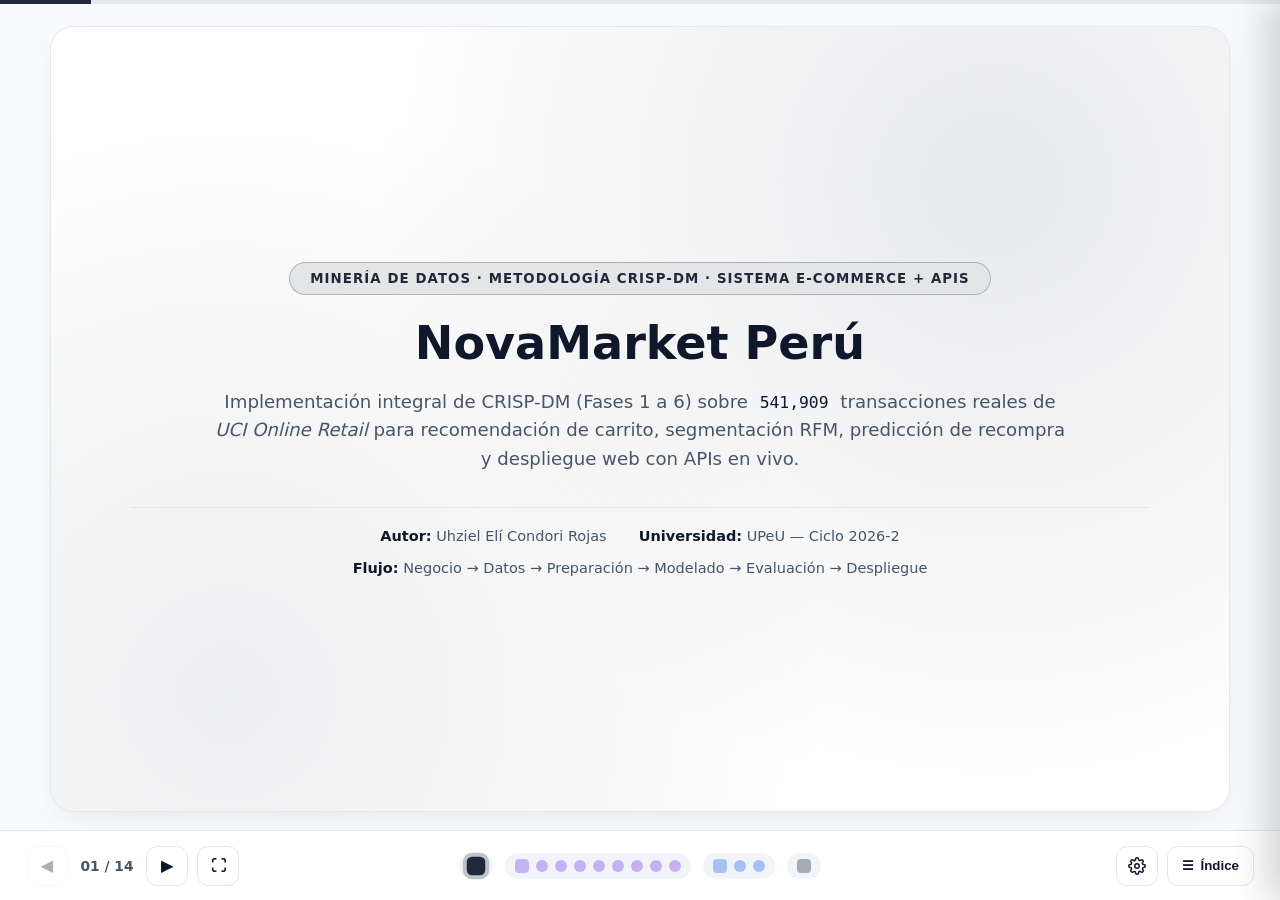
==== commit 407857cc: "refactor(presentation): reordenar 100% en flujo CRISP-DM Fases 1-6 con rigor tecnico" ====
--- a/presentation/index.html
+++ b/presentation/index.html
@@ -3,7 +3,7 @@
 <head>
   <meta charset="UTF-8" />
   <meta name="viewport" content="width=device-width, initial-scale=1.0" />
-  <title>NovaMarket Perú — Cómo Funciona, Fórmulas, APIs y Aporte al Negocio</title>
+  <title>NovaMarket Perú — Minería de Datos bajo Metodología CRISP-DM</title>
   <link rel="stylesheet" href="deck-base.css" />
   <link rel="stylesheet" href="animaciones.css" />
   <link rel="stylesheet" href="demo.css" />
@@ -16,139 +16,383 @@
 
     <!-- ==================== 00 · PORTADA ==================== -->
     <section class="slide slide-title active" data-group="0" data-color="#1e293b" data-kind="title" data-title="Portada" style="--slide-color:#1e293b">
-      <div class="title-pill anim d1">Minería de Datos · Metodología CRISP-DM · Sistema + APIs + Negocio</div>
+      <div class="title-pill anim d1">Minería de Datos · Metodología CRISP-DM · Sistema E-Commerce + APIs</div>
       <h1 class="anim d2">NovaMarket Perú</h1>
       <p class="title-sub anim d3">
-        Tienda online inteligente diseñada para explicar <strong>por qué</strong> se usa Minería de Datos, <strong>cómo se calcula cada recomendación</strong>, cuándo actúa cada API y <strong>cuánto valor aporta al negocio</strong>.
+        Implementación integral de CRISP-DM (Fases 1 a 6) sobre <code>541,909</code> transacciones reales de <em>UCI Online Retail</em> para recomendación de carrito, segmentación RFM, predicción de recompra y despliegue web con APIs en vivo.
       </p>
       <div class="cover-meta anim d4">
         <span><strong>Autor:</strong> Uhziel Elí Condori Rojas</span>
-        <span><strong>Curso:</strong> Minería de Datos — UPeU 2026-2</span>
-        <span><strong>Base Real:</strong> 541,909 transacciones (Online Retail)</span>
-      </div>
-    </section>
-
-    <!-- ==================== BLOQUE 01 (#2563eb): EL SISTEMA WEB ==================== -->
-    <section class="slide slide-title" data-group="1" data-color="#2563eb" data-kind="title" data-title="01 · El Sistema Web (Cliente vs Gerencia)" style="--slide-color:#2563eb">
-      <div class="title-pill anim d1">Bloque 01</div>
-      <h1 class="anim d2">Vista Cliente vs. Vista Interna</h1>
+        <span><strong>Universidad:</strong> UPeU — Ciclo 2026-2</span>
+        <span><strong>Flujo:</strong> Negocio → Datos → Preparación → Modelado → Evaluación → Despliegue</span>
+      </div>
+    </section>
+
+    <!-- ==================== BLOQUE 01 (#7c3aed): METODOLOGÍA CRISP-DM (FASES 1–5) ==================== -->
+    <section class="slide slide-title" data-group="1" data-color="#7c3aed" data-kind="title" data-title="01 · CRISP-DM: Fases 1 a 5" style="--slide-color:#7c3aed">
+      <div class="title-pill anim d1">Bloque 01 · Proceso Analítico</div>
+      <h1 class="anim d2">Metodología CRISP-DM (Fases 1–5)</h1>
       <p class="title-sub anim d3">
-        Un comprador normal solo ve una tienda limpia estilo marketplace; la gerencia y el expositor ven por dentro las fórmulas, las proyecciones Pasado → Futuro y las APIs en vivo.
+        Recorrido secuencial desde la definición del problema comercial y auditoría del histórico hasta el modelado, la validación temporal <em>out-of-time</em> y la explicabilidad con SHAP.
       </p>
       <span class="section-num-bg">01</span>
     </section>
 
-    <!-- 1.1 SEPARACIÓN DE VISTAS -->
-    <section class="slide" data-group="1" data-color="#2563eb" data-kind="content" data-title="1.1 Arquitectura: Afuera vs Adentro" style="--slide-color:#2563eb">
-      <header class="slide-header anim d1">
-        <div class="kicker-sec">01 · El Sistema Web (NovaMarket Perú)</div>
-        <h2>1.1 Separación Clara: Afuera (Cliente) vs. Adentro (Empresa)</h2>
-        <p class="header-summary">Resuelve el problema de mostrar métricas internas al comprador, sin ocultar el motor cuando se audita.</p>
+    <!-- FASE 1: COMPRENSIÓN DEL NEGOCIO -->
+    <section class="slide" data-group="1" data-color="#7c3aed" data-kind="content" data-title="Fase 1 · Comprensión del Negocio" style="--slide-color:#7c3aed">
+      <header class="slide-header anim d1">
+        <div class="kicker-sec">01 · CRISP-DM · Fase 1 de 6 (Business Understanding)</div>
+        <h2>Fase 1: Comprensión del Negocio, Alcance y Criterios de Éxito</h2>
+        <p class="header-summary">Definición previa al análisis de datos: objetivos comerciales, supuestos explícitos, restricciones y metas cuantitativas.</p>
       </header>
       <div class="full-body">
         <div class="card-grid-3 anim d2">
           <div class="card accent-left">
-            <h3>1. Tienda Pública (Cliente)</h3>
-            <ul class="bullet-list">
-              <li>Catálogo limpio en 4 columnas con precios en <strong>Soles (PEN)</strong> y carrito lateral.</li>
-              <li><strong>Buscador realista:</strong> espera <em>Enter</em>, entiende español (<code>taza → cup</code>) y corrige tipeo (<code>tecup → teacup</code>).</li>
-              <li>Al entrar al detalle de un producto, muestra <strong>4 complementos debajo</strong>; si no hay regla fuerte, promociona la misma categoría para nunca mostrar vacío.</li>
-            </ul>
-          </div>
-          <div class="card accent-left">
-            <h3>2. Botón "Modo Auditoría IA"</h3>
-            <ul class="bullet-list">
-              <li>Interruptor opcional en la cabecera (<code>OFF</code> por defecto para el cliente).</li>
-              <li>Al activarlo en la exposición, revela en el detalle del producto: cuántas boletas lo respaldan, su <strong>Confianza %</strong>, <strong>Lift</strong> y cuánto <strong>+S/</strong> suma al ticket.</li>
-              <li>También permite simular perfiles de comprador detrás de escena.</li>
-            </ul>
-          </div>
-          <div class="card accent-left">
-            <h3>3. Panel Interno (Gerencia)</h3>
-            <ul class="bullet-list">
-              <li><strong>Pasado → Presente → Futuro:</strong> curva real mensual + proyección a 3 meses con simulador de ROI.</li>
-              <li><strong>Control de catálogo:</strong> inventario de los <code>150</code> SKUs por categoría y estrategia por segmento RFM.</li>
-              <li><strong>Cero adivinanzas:</strong> bitácora viva de APIs y glosario para practicantes nuevos.</li>
-            </ul>
-          </div>
-        </div>
-      </div>
-    </section>
-
-    <!-- 1.2 CUÁNDO SE LLAMA CADA API Y PARA QUÉ SIRVE -->
-    <section class="slide" data-group="1" data-color="#2563eb" data-kind="content" data-title="1.2 Cuándo se Llama Cada API y Qué Aporta" style="--slide-color:#2563eb">
-      <header class="slide-header anim d1">
-        <div class="kicker-sec">01 · El Sistema Web (NovaMarket Perú)</div>
-        <h2>1.2 Mapa de APIs: Cuándo Actúan y Qué Beneficio Dan</h2>
-        <p class="header-summary">Cada llamada externa o interna cumple una función comercial concreta (no decorativa).</p>
+            <h3>1. Objetivos y Meta Comercial</h3>
+            <ul class="bullet-list">
+              <li><strong>Venta cruzada:</strong> evitar boletas de un solo producto sugiriendo complementos en detalle y carrito (meta operativa: impulsar adopción <code>≥ 15 %</code>).</li>
+              <li><strong>Retención preventiva:</strong> detectar clientes con baja probabilidad de retorno para focalizar cupones sin erosionar margen en compradores frecuentes.</li>
+            </ul>
+          </div>
+          <div class="card accent-left">
+            <h3>2. Situación, Supuestos y Riesgos</h3>
+            <ul class="bullet-list">
+              <li><strong>Base histórica real:</strong> <em>UCI Online Retail</em> (dic 2010 – dic 2011; precios base sin costos unitarios/márgenes por SKU).</li>
+              <li><strong>Riesgos iniciales:</strong> registros sin <code>CustomerID</code>, devoluciones y fuerte estacionalidad Q4.</li>
+              <li><strong>Alcance APIs:</strong> FX (<code>USD→PEN</code>) y feriados PE operan en producción (Fase 6), no como features históricas.</li>
+            </ul>
+          </div>
+          <div class="card accent-left">
+            <h3>3. Objetivos de Minería y Éxito</h3>
+            <ul class="bullet-list">
+              <li><strong>Motor 1 (Asociación):</strong> pares <code>1 → 1</code> con <code>Confianza ≥ 15 %</code> y <code>Lift ≥ 1.5×</code>.</li>
+              <li><strong>Motor 2A (Clustering):</strong> segmentación RFM accionable con <code>K-Means</code>.</li>
+              <li><strong>Motor 2B (Supervisado):</strong> clasificación binaria <em>out-of-time</em> de recompra futura (criterio objetivo: <code>ROC-AUC ≥ 0.78</code>).</li>
+            </ul>
+          </div>
+        </div>
+        <div class="result-pill anim d3">
+          <strong>Plan iterativo del proyecto:</strong> F1 Negocio → F2 Auditoría/EDA → F3 Preparación causal → F4 Modelado (No supervisado + 3 clasificadores) → F5 Evaluación vs. meta + SHAP → F6 Despliegue en FastAPI y monitoreo.
+        </div>
+      </div>
+    </section>
+
+    <!-- FASE 2A: COMPRENSIÓN DE LOS DATOS (DICCIONARIO Y RECONCILIACIÓN) -->
+    <section class="slide" data-group="1" data-color="#7c3aed" data-kind="content" data-title="Fase 2A · Diccionario y Calidad de Datos" style="--slide-color:#7c3aed">
+      <header class="slide-header anim d1">
+        <div class="kicker-sec">01 · CRISP-DM · Fase 2 de 6 (Data Understanding)</div>
+        <h2>Fase 2A: Diccionario de Variables y Reconciliación de Calidad</h2>
+        <p class="header-summary">541,909 filas crudas (8 columnas) de dic 2010 a dic 2011 · 4,338 clientes y 3,665 SKUs antes de ingeniería.</p>
+      </header>
+      <div class="split-balanced anim d2">
+        <div class="single-chart-wrap">
+          <div class="chart-img-wrap" data-lightbox-img data-caption="Figura 1: Auditoría inicial de calidad sobre 541,909 registros crudos en eda.py.">
+            <img src="assets/01_eda_calidad_datos.png" alt="Auditoría de calidad de datos" />
+          </div>
+          <p class="chart-caption"><strong>Fig. 1:</strong> Descarte de anomalías antes de modelar (criterios traslapados).</p>
+        </div>
+
+        <div style="display:flex; flex-direction:column; gap:12px;">
+          <div class="card accent-left">
+            <h3>Esquema Original (8 Variables)</h3>
+            <p style="font-size:calc(0.9rem * var(--scale-body))"><code>InvoiceNo</code> (boleta/<code>C</code>), <code>StockCode</code> (SKU), <code>Description</code>, <code>Quantity</code>, <code>InvoiceDate</code>, <code>UnitPrice</code>, <code>CustomerID</code>, <code>Country</code>.</p>
+          </div>
+          <div class="card accent-left">
+            <h3>Reconciliación Exacta de Limpieza</h3>
+            <ul class="bullet-list">
+              <li><strong>Crudo:</strong> <code>541,909</code> registros (<code>135,080</code> sin cliente, <code>11,805</code> qty/precio ≤ 0, <code>9,288</code> cancelaciones <code>C</code>; reducción neta traslapada: <code>144,025</code>).</li>
+              <li><strong>Limpio EDA (<code>eda.py</code>):</strong> <strong>397,884</strong> filas válidas (<code>$8,911,407.90</code> en <code>18,532</code> boletas).</li>
+              <li><strong>Limpio Modelado (<code>train.py</code>):</strong> <strong>396,337</strong> filas tras retirar <code>1,547</code> códigos administrativos (<code>POST</code>, <code>DOT</code>, <code>M</code>).</li>
+            </ul>
+          </div>
+        </div>
+      </div>
+    </section>
+
+    <!-- FASE 2B: EDA JUSTIFICATIVO (FIG 2 Y FIG 3) -->
+    <section class="slide" data-group="1" data-color="#7c3aed" data-kind="content" data-title="Fase 2B · Hallazgos EDA y Justificación" style="--slide-color:#7c3aed">
+      <header class="slide-header anim d1">
+        <div class="kicker-sec">01 · CRISP-DM · Fase 2 de 6 (Exploración EDA)</div>
+        <h2>Fase 2B: Hallazgos Exploratorios que Guían el Modelado</h2>
+        <p class="header-summary">Patrones observados en 396,337 filas limpias y 18,402 boletas comerciales válidas.</p>
       </header>
       <div class="full-body">
-        <div class="card anim d2">
-          <table class="clean-table">
-            <thead>
-              <tr>
-                <th>API / Endpoint</th>
-                <th>Cuándo se dispara</th>
-                <th>Qué hace internamente</th>
-                <th>Para qué sirve al negocio</th>
-              </tr>
-            </thead>
-            <tbody>
-              <tr>
-                <td><code>open.er-api.com</code> (Ext.)</td>
-                <td>Al abrir la web y al emitir boleta</td>
-                <td>Obtiene tasa real USD → PEN (ej. <code>3.481</code>)</td>
-                <td>Evita cobrar con dólar desactualizado y protege el margen en productos importados.</td>
-              </tr>
-              <tr>
-                <td><code>date.nager.at</code> (Ext.)</td>
-                <td>Al cargar contexto gerencial</td>
-                <td>Lee feriados de Perú (<code>2026-12-08</code>)</td>
-                <td>Permite preparar promociones y stock antes de fechas festivas de alta demanda.</td>
-              </tr>
-              <tr>
-                <td><code>GET /api/products</code></td>
-                <td>Al pulsar <em>Enter</em> en buscador</td>
-                <td>Sinónimos ES→EN + <code>difflib</code> + popularidad</td>
-                <td>No pierde ventas por errores de escritura y prioriza artículos que más rotan.</td>
-              </tr>
-              <tr>
-                <td><code>POST /api/recommend</code></td>
-                <td>Al abrir un producto o el carrito</td>
-                <td>Reglas <code>Lift × Conf</code> + respaldo categoría</td>
-                <td>Eleva el monto por compra mostrando complementos reales en lugar de dejar espacios vacíos.</td>
-              </tr>
-              <tr>
-                <td><code>POST /predict</code></td>
-                <td>En Predictor Interno o Auditoría</td>
-                <td>Corre <code>K-Means</code> + <code>RandomForest</code></td>
-                <td>Identifica quién está por abandonar (<code>En Riesgo</code>) para enviarle cupón antes de perderlo.</td>
-              </tr>
-              <tr>
-                <td><code>POST /api/checkout</code></td>
-                <td>Al finalizar compra en el carrito</td>
-                <td>Guarda boleta en SQLite + bandera IA</td>
-                <td>Audita cuántas boletas reales aceptaron sugerencias del modelo.</td>
-              </tr>
-            </tbody>
-          </table>
-        </div>
-      </div>
-    </section>
-
-    <!-- 1.3 DEMO VERIFICADA + PROYECCIÓN ECONÓMICA -->
-    <section class="slide" data-group="1" data-color="#2563eb" data-kind="content" data-title="1.3 Ejemplo Verificado: POST /predict y ROI" style="--slide-color:#2563eb">
-      <header class="slide-header anim d1">
-        <div class="kicker-sec">01 · El Sistema Web (NovaMarket Perú)</div>
-        <h2>1.3 Así Decide el Modelo en Tiempo Real (<code>POST /predict</code>)</h2>
-        <p class="header-summary">Compara un cliente VIP frente a uno en riesgo para decidir si dar cupón o venta cruzada.</p>
+        <div class="dual-charts anim d2">
+          <div class="chart-card">
+            <div class="chart-img-wrap" data-lightbox-img data-caption="Figura 2: Serie mensual de ingresos y boletas (pico en Nov 2011: $1,161,817 en 2,657 boletas).">
+              <img src="assets/02_eda_ventas_mensuales.png" alt="Evolución mensual de ventas" style="max-height:245px" />
+            </div>
+            <p class="chart-caption"><strong>Fig. 2:</strong> Fuerte estacionalidad Q4 (Nov <code>$1.16M</code>) → exige split temporal, nunca aleatorio.</p>
+          </div>
+          <div class="chart-card">
+            <div class="chart-img-wrap" data-lightbox-img data-caption="Figura 3: Top 12 productos más frecuentes en boletas históricas.">
+              <img src="assets/03_eda_top_productos.png" alt="Top productos frecuentes" style="max-height:245px" />
+            </div>
+            <p class="chart-caption"><strong>Fig. 3:</strong> Alta rotación concentrada en SKUs clave → base de los 150 ítems del catálogo.</p>
+          </div>
+        </div>
+        <div class="card-grid-3 anim d3">
+          <div class="card accent-left">
+            <h3>Canastas Multi-Ítem (92.9 %)</h3>
+            <p>De <code>18,402</code> boletas limpias, <strong>92.9 %</strong> contienen ≥ 2 SKUs distintos (mediana <code>15</code>, media <code>21.0</code>) → viabiliza Reglas de Asociación.</p>
+          </div>
+          <div class="card accent-left">
+            <h3>Concentración en UK (89.3 %)</h3>
+            <p>El <strong>89.3 %</strong> de las transacciones proviene de Reino Unido vs. <code>10.7 %</code> internacional → fundamenta la variable <code>is_uk</code>.</p>
+          </div>
+          <div class="card accent-left">
+            <h3>Sesgo en Gasto y Volumen</h3>
+            <p>Distribuciones fuertemente asimétricas a la derecha → justifica transformar con <code>log1p</code> previo a <code>StandardScaler</code>.</p>
+          </div>
+        </div>
+      </div>
+    </section>
+
+    <!-- FASE 3: PREPARACIÓN DE LOS DATOS -->
+    <section class="slide" data-group="1" data-color="#7c3aed" data-kind="content" data-title="Fase 3 · Preparación e Ingeniería Causal" style="--slide-color:#7c3aed">
+      <header class="slide-header anim d1">
+        <div class="kicker-sec">01 · CRISP-DM · Fase 3 de 6 (Data Preparation)</div>
+        <h2>Fase 3: Ingeniería de Características, Transformaciones y Split</h2>
+        <p class="header-summary">Construcción de datos sin fuga temporal (validación out-of-time) con linaje SHA-256 en DATA_VERSION.md.</p>
+      </header>
+      <div class="full-body">
+        <div class="card-grid-3 anim d2">
+          <div class="card accent-left">
+            <h3>1. Corte Temporal Causal (<code>2011-09-09</code>)</h3>
+            <ul class="bullet-list">
+              <li><strong>Ventana histórica (<code>&lt; corte</code>):</strong> <code>3,360</code> clientes evaluados exclusivamente con compras pasadas.</li>
+              <li><strong>Ventana futura (<code>≥ corte</code>, 91 días):</strong> target binario <code>will_repurchase</code> hasta <code>2011-12-09</code> (tasa positiva: <strong>57.11 %</strong>).</li>
+            </ul>
+          </div>
+          <div class="card accent-left">
+            <h3>2. Las 10 Variables RFM + Catálogo</h3>
+            <ul class="bullet-list">
+              <li><code>recency_days</code>, <code>frequency</code>, <code>monetary</code>, <code>avg_basket_value</code>, <code>total_items</code>, <code>unique_products</code>, <code>tenure_days</code>, <code>purchase_velocity</code>, <code>cancellation_count</code> y <code>is_uk</code>.</li>
+              <li><strong>Canastas:</strong> matriz binaria boleta × SKU sobre los <code>150</code> productos principales.</li>
+            </ul>
+          </div>
+          <div class="card accent-left">
+            <h3>3. Preprocesamiento y Partición</h3>
+            <ul class="bullet-list">
+              <li><strong>Clustering:</strong> <code>log1p</code> + <code>StandardScaler</code> sobre RFM.</li>
+              <li><strong>Supervisado:</strong> <code>ColumnTransformer</code> (mediana + <code>OneHotEncoder</code>; escalado en LR).</li>
+              <li><strong>Holdout estratificado 75 / 25:</strong> <code>2,520</code> train y <strong>840</strong> test intactos.</li>
+            </ul>
+          </div>
+        </div>
+        <div class="result-pill anim d3">
+          <strong>Gobierno de datos:</strong> Ningún escalador ni variable <code>X</code> utiliza transacciones posteriores al <code>2011-09-09</code>. Los artefactos <code>v1.0.0-raw</code>, <code>v2.0.0-clean</code> y <code>v2.0.0-rfm</code> conservan hash SHA-256 verificable.
+        </div>
+      </div>
+    </section>
+
+    <!-- FASE 4A: MODELADO NO SUPERVISADO -->
+    <section class="slide" data-group="1" data-color="#7c3aed" data-kind="content" data-title="Fase 4A · Modelado No Supervisado" style="--slide-color:#7c3aed">
+      <header class="slide-header anim d1">
+        <div class="kicker-sec">01 · CRISP-DM · Fase 4 de 6 (Modeling · No Supervisado)</div>
+        <h2>Fase 4A: Reglas de Co-ocurrencia (1 → 1) y Clustering K-Means</h2>
+        <p class="header-summary">Descubrimiento de patrones de compra en canastas y segmentación de cartera previa al modelado predictivo.</p>
+      </header>
+      <div class="split-balanced anim d2">
+        <div class="single-chart-wrap">
+          <div class="chart-img-wrap" data-lightbox-img data-caption="Figura 4: Top reglas de asociación ordenadas por Lift (juego Regency alcanza 18.85×).">
+            <img src="assets/04_reglas_asociacion_lift.png" alt="Reglas de asociación Lift y Confianza" />
+          </div>
+          <p class="chart-caption"><strong>Fig. 4:</strong> Co-ocurrencia matricial sobre <code>15,744</code> boletas con top 150 SKUs.</p>
+        </div>
+
+        <div style="display:flex; flex-direction:column; gap:12px;">
+          <div class="card accent-left">
+            <h3>Motor 1 · Co-ocurrencia <code>1 → 1</code> (1,560 Reglas)</h3>
+            <p>En lugar de Apriori genérico multi-ítem, se calculó soporte, confianza y lift exactos por pares con filtros <code>cnt_a ≥ 25</code>, <code>cnt_ab ≥ 20</code>, <code>Conf ≥ 15 %</code>, <code>Lift ≥ 1.5×</code> (top 5 por SKU). Ej.: <code>22698 → 22697</code> (<code>460</code> co-compras, <strong>82.73 % Conf</strong>, <strong>18.85× Lift</strong>).</p>
+          </div>
+          <div class="card accent-left">
+            <h3>Motor 2A · <code>K-Means (k=4)</code> (Silhouette = 0.3733)</h3>
+            <p style="font-size:calc(0.86rem * var(--scale-meta)); margin-bottom:6px">Justificación <code>k=4</code>: máximo local accionable ≥ 3 (<code>k=3: 0.3595</code>, <strong>k=4: 0.3733</strong>, <code>k=5: 0.3231</code>, <code>k=6: 0.3291</code>) sobre <code>3,360</code> clientes:</p>
+            <table class="clean-table">
+              <thead><tr><th>Segmento</th><th>Clientes</th><th>Gasto Prom.</th><th>Recompra Real</th></tr></thead>
+              <tbody>
+                <tr><td>VIP Campeón</td><td>458</td><td>$6,832.70</td><td><strong>93.7 %</strong></td></tr>
+                <tr><td>En Riesgo</td><td>1,024</td><td>$1,505.89</td><td><strong>67.0 %</strong></td></tr>
+                <tr><td>Cliente Leal</td><td>432</td><td>$608.79</td><td><strong>59.7 %</strong></td></tr>
+                <tr><td>Dormido / Ocasional</td><td>1,446</td><td>$285.33</td><td><strong>37.8 %</strong></td></tr>
+              </tbody>
+            </table>
+          </div>
+        </div>
+      </div>
+    </section>
+
+    <!-- FASE 4B: MODELADO SUPERVISADO -->
+    <section class="slide" data-group="1" data-color="#7c3aed" data-kind="content" data-title="Fase 4B · Modelado Supervisado y Tuning" style="--slide-color:#7c3aed">
+      <header class="slide-header anim d1">
+        <div class="kicker-sec">01 · CRISP-DM · Fase 4 de 6 (Modeling · Supervisado)</div>
+        <h2>Fase 4B: Selección de Algoritmos, Validación Cruzada y Tuning</h2>
+        <p class="header-summary">Comparativa controlada de 3 familias de algoritmos mediante StratifiedKFold(5) sobre 2,520 clientes de train.</p>
+      </header>
+      <div class="full-body">
+        <div class="card-grid-3 anim d2">
+          <div class="card accent-left">
+            <h3>1. LogisticRegression (Baseline)</h3>
+            <ul class="bullet-list">
+              <li><strong>Rol:</strong> referencia lineal interpretable sobre features escaladas.</li>
+              <li><strong>Búsqueda:</strong> <code>RandomizedSearchCV</code> (4 iteraciones, métrica <code>roc_auc</code>).</li>
+              <li><strong>Mejor parámetro:</strong> <code>C = 0.1</code> → <strong>CV ROC-AUC = 0.7394</strong>.</li>
+            </ul>
+          </div>
+          <div class="card accent-left">
+            <h3>2. RandomForestClassifier (Ganador CV)</h3>
+            <ul class="bullet-list">
+              <li><strong>Rol:</strong> ensamble bagging robusto a interacciones no lineales y outliers.</li>
+              <li><strong>Búsqueda:</strong> 8 iteraciones en grilla de profundidad y hojas.</li>
+              <li><strong>Óptimo:</strong> <code>n_estimators=120</code>, <code>max_depth=5</code>, <code>min_samples_leaf=5</code> → <strong>CV ROC-AUC = 0.7426</strong>.</li>
+            </ul>
+          </div>
+          <div class="card accent-left">
+            <h3>3. HistGradientBoostingClassifier</h3>
+            <ul class="bullet-list">
+              <li><strong>Rol:</strong> boosting basado en histogramas para capturar fronteras finas.</li>
+              <li><strong>Búsqueda:</strong> 10 iteraciones (learning rate, profundidad, iteraciones).</li>
+              <li><strong>Óptimo:</strong> <code>lr=0.03</code>, <code>max_depth=3</code>, <code>max_iter=200</code>, <code>min_samples_leaf=20</code> → <strong>CV ROC-AUC = 0.7401</strong>.</li>
+            </ul>
+          </div>
+        </div>
+        <div class="result-pill anim d3">
+          <strong>Criterio de selección y refit:</strong> El pipeline selecciona automáticamente al ganador por mayor <code>CV ROC-AUC</code> (<code>RandomForestClassifier</code>) antes de mirar el holdout de <code>840</code> clientes. Tras evaluar en Fase 5, se realiza refit final sobre los <code>3,360</code> clientes para inferencia productiva.
+        </div>
+      </div>
+    </section>
+
+    <!-- FASE 5A: EVALUACIÓN CUANTITATIVA Y COSTO FP/FN -->
+    <section class="slide" data-group="1" data-color="#7c3aed" data-kind="content" data-title="Fase 5A · Evaluación, Matriz FP/FN y Brecha" style="--slide-color:#7c3aed">
+      <header class="slide-header anim d1">
+        <div class="kicker-sec">01 · CRISP-DM · Fase 5 de 6 (Evaluation)</div>
+        <h2>Fase 5A: Evaluación en Holdout (840), Costo FP/FN y Cobertura</h2>
+        <p class="header-summary">Contraste honesto frente a la meta de Fase 1 (ROC-AUC ≥ 0.78), lectura de errores y cobertura de reglas.</p>
+      </header>
+      <div class="split-balanced anim d2">
+        <div class="single-chart-wrap">
+          <div class="chart-img-wrap" data-lightbox-img data-caption="Figura 5: Curvas ROC comparativas y Matriz de Confusión (TN=251, FP=109, FN=139, TP=341 sobre 840 test).">
+            <img src="assets/05_roc_y_confusion.png" alt="ROC y Matriz de Confusión" />
+          </div>
+          <p class="chart-caption"><strong>Fig. 5:</strong> Holdout 25 % (umbral <code>0.50</code>) · Cobertura de reglas: <strong>149/150 SKUs (99.3 %)</strong> con asociación directa.</p>
+        </div>
+
+        <div style="display:flex; flex-direction:column; gap:10px;">
+          <div class="card">
+            <table class="clean-table">
+              <thead><tr><th>Modelo</th><th>CV AUC</th><th>Hold. AUC</th><th>PR-AUC</th><th>F1</th><th>Acc.</th></tr></thead>
+              <tbody>
+                <tr><td>LogisticRegression</td><td>0.7394</td><td>0.7651</td><td>0.8241</td><td>0.7358</td><td>0.7060</td></tr>
+                <tr class="row-winner"><td>RandomForest (Ganador CV)</td><td><strong>0.7426</strong></td><td>0.7647</td><td>0.8295</td><td>0.7333</td><td>0.7048</td></tr>
+                <tr><td>HistGradientBoosting</td><td>0.7401</td><td><strong>0.7714</strong></td><td><strong>0.8337</strong></td><td>0.7304</td><td>0.7012</td></tr>
+              </tbody>
+            </table>
+          </div>
+          <div class="card accent-left" style="padding:12px 16px;">
+            <h3>Costo Comercial de la Matriz (<code>840</code> Test)</h3>
+            <p><code>TN=251</code>, <code>TP=341</code>. <strong>109 Falsos Positivos</strong> (predice retorno, no reciben cupón y se fugan) vs. <strong>139 Falsos Negativos</strong> (reciben incentivo innecesario). Por ello en producción se usan 3 bandas (<code>&lt; 0.45</code> riesgo, <code>0.45–0.70</code> seguimiento, <code>≥ 0.70</code> fidelidad).</p>
+          </div>
+          <div class="audit-note">
+            <strong>Auditoría vs. Meta 0.78:</strong> No se alcanzó <code>0.78</code> sin fuga (<code>0.7647</code> RF / <code>0.7714</code> HGB) debido al ruido inherente al comportamiento humano con 9 meses de historia; se aprueba por su sólido <strong>PR-AUC (0.8295)</strong> y queda como brecha para iteración 2.
+          </div>
+        </div>
+      </div>
+    </section>
+
+    <!-- FASE 5B: EXPLICABILIDAD SHAP -->
+    <section class="slide" data-group="1" data-color="#7c3aed" data-kind="content" data-title="Fase 5B · Explicabilidad SHAP (10 Drivers)" style="--slide-color:#7c3aed">
+      <header class="slide-header anim d1">
+        <div class="kicker-sec">01 · CRISP-DM · Fase 5 de 6 (Validación XAI del Modelo)</div>
+        <h2>Fase 5B: Explicabilidad Global con SHAP (TreeExplainer)</h2>
+        <p class="header-summary">Verificación de coherencia de negocio y sentido direccional de los predictores antes de aprobar el despliegue.</p>
+      </header>
+      <div class="split-balanced anim d2">
+        <div class="single-chart-wrap">
+          <div class="chart-img-wrap" data-lightbox-img data-caption="Figura 6: SHAP Summary Beeswarm de las 10 features sobre los 840 clientes del holdout.">
+            <img src="assets/06_shap_clientes.png" alt="SHAP Summary Plot" />
+          </div>
+          <p class="chart-caption"><strong>Fig. 6:</strong> Mayor <code>recency_days</code> (rojo) empuja a no recomprar; mayor antigüedad/gasto/frecuencia impulsa retorno.</p>
+        </div>
+
+        <div style="display:flex; flex-direction:column; gap:12px;">
+          <div class="card">
+            <h3>Top 8 Importancias <code>|SHAP|</code> Medio</h3>
+            <div class="bar-chart" style="margin-top:8px; gap:7px;">
+              <div class="bar-row"><span class="bar-lbl">tenure_days</span><div class="bar-track"><div class="bar-fill" style="--w:100%"></div></div><span class="bar-num">0.0609</span></div>
+              <div class="bar-row"><span class="bar-lbl">monetary</span><div class="bar-track"><div class="bar-fill" style="--w:77%"></div></div><span class="bar-num">0.0468</span></div>
+              <div class="bar-row"><span class="bar-lbl">recency_days</span><div class="bar-track"><div class="bar-fill" style="--w:59%"></div></div><span class="bar-num">0.0360</span></div>
+              <div class="bar-row"><span class="bar-lbl">frequency</span><div class="bar-track"><div class="bar-fill" style="--w:54%"></div></div><span class="bar-num">0.0329</span></div>
+              <div class="bar-row"><span class="bar-lbl">total_items</span><div class="bar-track"><div class="bar-fill" style="--w:41%"></div></div><span class="bar-num">0.0250</span></div>
+              <div class="bar-row"><span class="bar-lbl">unique_products</span><div class="bar-track"><div class="bar-fill" style="--w:39%"></div></div><span class="bar-num">0.0236</span></div>
+              <div class="bar-row"><span class="bar-lbl">avg_basket_value</span><div class="bar-track"><div class="bar-fill" style="--w:22%"></div></div><span class="bar-num">0.0133</span></div>
+              <div class="bar-row"><span class="bar-lbl">purchase_velocity</span><div class="bar-track"><div class="bar-fill" style="--w:18%"></div></div><span class="bar-num">0.0109</span></div>
+            </div>
+          </div>
+          <div class="result-pill">
+            <strong>Lectura crítica:</strong> <code>cancellation_count</code> alto correlaciona con compradores de gran volumen. En la API productiva, <code>factores_clave</code> usa reglas de negocio rápidas por latencia mientras SHAP audita el modelo globalmente.
+          </div>
+        </div>
+      </div>
+    </section>
+
+    <!-- ==================== BLOQUE 02 (#2563eb): FASE 6 · DESPLIEGUE Y SISTEMA WEB ==================== -->
+    <section class="slide slide-title" data-group="2" data-color="#2563eb" data-kind="title" data-title="02 · Fase 6: Despliegue y Sistema Web" style="--slide-color:#2563eb">
+      <div class="title-pill anim d1">Bloque 02 · Fase 6 de CRISP-DM (Deployment)</div>
+      <h1 class="anim d2">Despliegue: Sistema Web, APIs y Gobierno</h1>
+      <p class="title-sub anim d3">
+        Puesta en producción de los modelos aprobados dentro de <strong>NovaMarket Perú</strong> (FastAPI + SQLite + APIs externas en vivo), monitoreo operativo, simulador <em>what-if</em> y revisión final.
+      </p>
+      <span class="section-num-bg">02</span>
+    </section>
+
+    <!-- FASE 6A: PLAN DE DESPLIEGUE, ARQUITECTURA E INTEGRACIÓN API -->
+    <section class="slide" data-group="2" data-color="#2563eb" data-kind="content" data-title="Fase 6A · Arquitectura Productiva y APIs" style="--slide-color:#2563eb">
+      <header class="slide-header anim d1">
+        <div class="kicker-sec">02 · CRISP-DM · Fase 6 de 6 (Plan de Despliegue)</div>
+        <h2>Fase 6A: Integración en FastAPI, APIs en Vivo y Experiencia Web</h2>
+        <p class="header-summary">Separación de Tienda Pública (con switch opcional de Auditoría IA) y Panel Interno de Gerencia.</p>
+      </header>
+      <div class="full-body">
+        <div class="card-grid-2 anim d2">
+          <div class="card accent-left">
+            <h3>Sistema Web Dual (<code>app/static/</code>)</h3>
+            <ul class="bullet-list">
+              <li><strong>Tienda Pública:</strong> buscador tolerante a tipeo (<code>difflib</code> + sinónimos ES→EN al pulsar <em>Enter</em>), detalle de producto con 4 complementos garantizados y carrito lateral SQLite.</li>
+              <li><strong>Modo Auditoría IA (Switch):</strong> muestra bajo las tarjetas las métricas reales (Confianza, Lift) solo al activarse para inspección técnica.</li>
+              <li><strong>Panel Gerencia:</strong> inventario por categoría, estrategia K-Means, bitácora API y simulador.</li>
+            </ul>
+          </div>
+          <div class="card accent-left">
+            <h3>Capa API en Producción (FastAPI + Externas)</h3>
+            <table class="clean-table" style="margin-top:4px">
+              <thead><tr><th>Servicio</th><th>Disparador</th><th>Función productiva</th></tr></thead>
+              <tbody>
+                <tr><td><code>open.er-api.com</code></td><td>Carga / Checkout</td><td>Tipo de cambio USD→PEN en vivo (ej. <code>3.481</code>)</td></tr>
+                <tr><td><code>date.nager.at</code></td><td>Panel contexto</td><td>Feriados oficiales Perú (<code>2026/PE</code>)</td></tr>
+                <tr><td><code>POST /api/recommend</code></td><td>Detalle / Carrito</td><td>Reglas <code>1→1</code> (99.3 %) + respaldo por categoría</td></tr>
+                <tr><td><code>POST /predict</code></td><td>Evaluador / Auditoría</td><td>Cluster K-Means + prob. RandomForest</td></tr>
+                <tr><td><code>POST /api/checkout</code></td><td>Compra finalizada</td><td>Persiste boleta + bandera <code>used_recommendation</code></td></tr>
+              </tbody>
+            </table>
+          </div>
+        </div>
+      </div>
+    </section>
+
+    <!-- FASE 6B: DEMO EN VIVO, SIMULADOR WHAT-IF, MONITOREO Y REVISIÓN -->
+    <section class="slide" data-group="2" data-color="#2563eb" data-kind="content" data-title="Fase 6B · Demo /predict, Monitoreo y Revisión" style="--slide-color:#2563eb">
+      <header class="slide-header anim d1">
+        <div class="kicker-sec">02 · CRISP-DM · Fase 6 de 6 (Monitoreo y Revisión del Proyecto)</div>
+        <h2>Fase 6B: Demo en Vivo, Monitoreo y Lecciones Aprendidas</h2>
+        <p class="header-summary">Validación interactiva del endpoint productivo, supuestos del simulador ROI y plan de mantenimiento continuo.</p>
       </header>
 
       <div class="split-balanced anim d2">
         <div class="demo-panel">
           <div class="preset-row">
-            <button type="button" class="preset-btn active" data-preset="vip">Perfil VIP Campeón (#14646)</button>
-            <button type="button" class="preset-btn" data-preset="riesgo">Perfil Riesgo de Fuga (#17850)</button>
+            <button type="button" class="preset-btn active" data-preset="vip">VIP Campeón (#14646)</button>
+            <button type="button" class="preset-btn" data-preset="riesgo">Dormido / Riesgo (#17850)</button>
           </div>
           <div class="demo-grid">
             <div class="demo-field"><label>recency_days</label><input id="in_recency_days" type="number" value="12" /></div>
@@ -165,270 +409,36 @@
                 <option value="UK">UK</option>
               </select>
             </div>
-            <div class="demo-field"><label>algoritmo</label><input type="text" value="RandomForest" readonly /></div>
+            <div class="demo-field"><label>modelo</label><input type="text" value="RandomForest" readonly /></div>
           </div>
           <div class="demo-actions">
             <button type="button" id="btnRunDemo" class="btn-demo">Probar en API (38420)</button>
             <span id="demoStatus" class="demo-status">Ejemplo verificado #14646 (POST /predict)</span>
           </div>
-        </div>
-
-        <div class="demo-panel">
-          <div class="prob-hero">
+          <div class="prob-hero" style="margin-top:4px">
             <span id="demoSeg" class="seg-badge">VIP Campeón · Alta Fidelidad</span>
             <span id="demoProb" class="prob-big">95.22 %</span>
           </div>
-          <strong id="demoTitle">Recompra probable en 90 días (predicción = 1 · fuga 4.78 %)</strong>
-          <div class="bar-track" style="height:14px">
-            <div id="demoBar" class="bar-fill" style="--w:95%"></div>
-          </div>
-          <ul id="demoFactors" class="bullet-list">
-            <li>Compra reciente (12 días desde última visita)</li>
-            <li>Alta recurrencia (18 boletas históricas)</li>
-            <li>Alto valor acumulado ($6,450 USD)</li>
-            <li>Relación madura (240 días de antigüedad)</li>
-          </ul>
-          <div id="demoAction" class="result-pill">
-            Ofrecer venta cruzada premium o envío prioritario sin necesidad de descuento agresivo.
-          </div>
-        </div>
-      </div>
-    </section>
-
-    <!-- ==================== BLOQUE 02 (#7c3aed): CÓMO SE CALCULA Y CRISP-DM ==================== -->
-    <section class="slide slide-title" data-group="2" data-color="#7c3aed" data-kind="title" data-title="02 · Cómo se Calcula y CRISP-DM" style="--slide-color:#7c3aed">
-      <div class="title-pill anim d1">Bloque 02</div>
-      <h1 class="anim d2">Cómo se Calcula y Aporte Real</h1>
-      <p class="title-sub anim d3">
-        Explicación directa de las fórmulas detrás de las recomendaciones, la predicción futura sin fuga temporal y las 6 fases CRISP-DM.
-      </p>
-      <span class="section-num-bg">02</span>
-    </section>
-
-    <!-- 2.0 FASE 1: EL PROBLEMA Y QUÉ GANA EL NEGOCIO -->
-    <section class="slide" data-group="2" data-color="#7c3aed" data-kind="content" data-title="Fase 1 · Por Qué se Hace (Negocio y ROI)" style="--slide-color:#7c3aed">
-      <header class="slide-header anim d1">
-        <div class="kicker-sec">02 · Metodología CRISP-DM · Fase 1 de 6</div>
-        <h2>Fase 1: Qué Problema Pierde Dinero y Qué Aporta el Proyecto</h2>
-        <p class="header-summary">Pasar de mostrar productos estáticos a tomar decisiones comerciales medibles en caja y gerencia.</p>
-      </header>
-      <div class="full-body">
-        <div class="card-grid-2 anim d2">
-          <div class="card accent-left">
-            <h3>Sin Minería de Datos (Antes)</h3>
-            <ul class="bullet-list">
-              <li><strong>Carritos pequeños:</strong> el cliente compra 1 artículo y se va porque nadie le sugiere el complemento natural que otros ya llevan.</li>
-              <li><strong>Fuga silenciosa:</strong> los <code>1,024</code> clientes <em>En Riesgo</em> (gasto medio <code>$1,506</code>) dejan de volver sin recibir ninguna campaña a tiempo.</li>
-              <li><strong>Gerencia a ciegas:</strong> no se mide qué tanto crece el ingreso al combinar venta cruzada + retención.</li>
-            </ul>
-          </div>
-          <div class="card accent-left">
-            <h3>Con NovaMarket IA (Aporte Proyectado)</h3>
-            <ul class="bullet-list">
-              <li><strong>Venta cruzada automática:</strong> recomendar complementos reales con <code>1,560</code> reglas aumenta el valor de boleta sin gastar más en anuncios.</li>
-              <li><strong>Descuentos solo donde hacen falta:</strong> no rebajar margen a los <code>458 VIP</code> (<code>93.7 %</code> ya recompran), sino enfocar cupones en <code>En Riesgo</code>.</li>
-              <li><strong>Proyección Pasado → Futuro:</strong> el panel gerencial simula el retorno exacto en Soles por trimestre.</li>
-            </ul>
-          </div>
-        </div>
-      </div>
-    </section>
-
-    <!-- 2.1 CÓMO SE CALCULAN LAS REGLAS (ARITMÉTICA CLARA) -->
-    <section class="slide" data-group="2" data-color="#7c3aed" data-kind="content" data-title="Cómo se Calcula · Reglas de Asociación" style="--slide-color:#7c3aed">
-      <header class="slide-header anim d1">
-        <div class="kicker-sec">02 · Metodología CRISP-DM · Explicación Matemática Simple</div>
-        <h2>¿Cómo se Calcula Qué Producto Recomendar Debajo de Otro?</h2>
-        <p class="header-summary">No es aleatorio: el algoritmo cuenta co-ocurrencias reales dentro de las 18,532 boletas históricas.</p>
-      </header>
-      <div class="full-body">
-        <div class="card-grid-3 anim d2">
-          <div class="card accent-left">
-            <h3>1. Contar Boletas Juntas</h3>
-            <p>Se arma una matriz <code>Boleta × Producto</code> sobre los <code>150</code> SKUs principales.</p>
-            <p style="margin-top:8px"><strong>Ejemplo real:</strong> La <em>Pink Regency Teacup (22698)</em> y la <em>Green Regency Teacup (22697)</em> aparecieron juntas en <strong>460 boletas</strong>.</p>
-          </div>
-          <div class="card accent-left">
-            <h3>2. Calcular Confianza (%)</h3>
-            <p><code>Confianza = Boletas(A y B) / Boletas(A)</code></p>
-            <p style="margin-top:8px">Para ese par da <strong>82.73 %</strong>: significa que de cada 100 clientes que compraron la taza rosa, ~83 también llevaron la verde en la misma boleta.</p>
-          </div>
-          <div class="card accent-left">
-            <h3>3. Medir el Lift y Promocionar</h3>
-            <p><code>Lift = Confianza / Popularidad(B)</code></p>
-            <p style="margin-top:8px">Obtiene <strong>18.85×</strong> (19 veces más fuerte que el azar). Si un SKU tiene &lt; 4 reglas, el backend completa con <strong>misma categoría y más vendidos</strong> para promocionar siempre.</p>
-          </div>
-        </div>
-        <div class="result-pill anim d3">
-          <strong>En la práctica:</strong> El cliente ve sugerencias útiles y coherentes; el auditor/profesor activa <strong>Modo Auditoría IA</strong> y ve exactamente estos números debajo de cada tarjeta.
-        </div>
-      </div>
-    </section>
-
-    <!-- 2.2 FASE 2: AUDITORÍA Y EVOLUCIÓN HISTÓRICA REAL -->
-    <section class="slide" data-group="2" data-color="#7c3aed" data-kind="content" data-title="Fase 2 · Auditoría y Ventas Reales (Pasado)" style="--slide-color:#7c3aed">
-      <header class="slide-header anim d1">
-        <div class="kicker-sec">02 · Metodología CRISP-DM · Fase 2 de 6 (EDA)</div>
-        <h2>Fase 2: Limpieza de Datos Reales y Serie Mensual</h2>
-        <p class="header-summary">De 541,909 registros crudos a $8,911,407.90 en ventas reales limpias para construir el pasado histórico.</p>
-      </header>
-      <div class="full-body">
-        <div class="dual-charts anim d2">
-          <div class="chart-card">
-            <div class="chart-img-wrap" data-lightbox-img data-caption="Figura 1: Se retiraron 135,080 filas sin cliente, 11,805 con cantidad/precio ≤ 0 y 9,288 devoluciones ('C').">
-              <img src="assets/01_eda_calidad_datos.png" alt="Auditoría de calidad de datos" />
-            </div>
-            <p class="chart-caption"><strong>Fig. 1:</strong> Por qué se limpia — quitar devoluciones evita recomendar productos devueltos o clientes fantasma.</p>
-          </div>
-          <div class="chart-card">
-            <div class="chart-img-wrap" data-lightbox-img data-caption="Figura 2: Serie mensual real de ingresos: sube en Sep–Nov 2011 hasta $1.16M (base para proyectar futuro).">
-              <img src="assets/02_eda_ventas_mensuales.png" alt="Evolución mensual de ventas" />
-            </div>
-            <p class="chart-caption"><strong>Fig. 2:</strong> Curva real del pasado — pico en noviembre 2011 (<strong>$1,161,817</strong> en <code>2,657</code> boletas).</p>
-          </div>
-        </div>
-      </div>
-    </section>
-
-    <!-- 2.3 FASE 3: CÓMO SE PREPARA RFM SIN HACER TRAMPA -->
-    <section class="slide" data-group="2" data-color="#7c3aed" data-kind="content" data-title="Fase 3 · Corte Temporal RFM Anti-Leakage" style="--slide-color:#7c3aed">
-      <header class="slide-header anim d1">
-        <div class="kicker-sec">02 · Metodología CRISP-DM · Fase 3 de 6</div>
-        <h2>Fase 3: Cómo Se Predice el Futuro Sin Hacer Trampa</h2>
-        <p class="header-summary">Se corta la historia el 2011-09-09: solo el pasado entra como variable X; los 90 días posteriores son la respuesta real.</p>
-      </header>
-      <div class="full-body">
-        <div class="card-grid-3 anim d2">
-          <div class="card accent-left">
-            <h3>Ventana Pasada (<code>&lt; 2011-09-09</code>)</h3>
-            <p>Para cada uno de los <code>3,360</code> clientes se calcula:</p>
-            <ul class="bullet-list" style="margin-top:6px">
-              <li><strong>Recency:</strong> días desde su última compra.</li>
-              <li><strong>Frequency:</strong> boletas acumuladas.</li>
-              <li><strong>Monetary:</strong> gasto total en USD.</li>
-            </ul>
-          </div>
-          <div class="card accent-left">
-            <h3>Ventana Futura (<code>≥ 2011-09-09</code>)</h3>
-            <p>Se observa en la realidad si el cliente volvió o no en el último trimestre.</p>
-            <p style="margin-top:8px">Resultado real: <strong>57.11 % sí recompró</strong>. Así el modelo aprende hábitos pasados para anticipar el futuro.</p>
-          </div>
-          <div class="card accent-left">
-            <h3>Segmentos Reales (<code>K-Means</code>)</h3>
-            <ul class="bullet-list">
-              <li><strong>VIP Campeón (458):</strong> prom. $6,833 · <strong>93.7 %</strong> recompran.</li>
-              <li><strong>En Riesgo (1,024):</strong> prom. $1,506 · <strong>67.0 %</strong> recompran (foco de rescate).</li>
-              <li><strong>Cliente Leal (432)</strong> y <strong>Dormido (1,446)</strong>.</li>
-            </ul>
-          </div>
-        </div>
-        <div class="result-pill anim d3">
-          <strong>También se filtran 150 SKUs clave:</strong> De <code>3,665</code> productos históricos se extrae el catálogo activo de alta rotación (<code>396,337</code> filas limpias con SHA-256 verificado en <code>DATA_VERSION.md</code>).
-        </div>
-      </div>
-    </section>
-
-    <!-- 2.4 FASE 4 Y 5: MODELADO Y EVALUACIÓN HONESTA -->
-    <section class="slide" data-group="2" data-color="#7c3aed" data-kind="content" data-title="Fase 4 y 5 · Modelos, ROC y Auditoría" style="--slide-color:#7c3aed">
-      <header class="slide-header anim d1">
-        <div class="kicker-sec">02 · Metodología CRISP-DM · Fases 4 y 5 de 6</div>
-        <h2>Fases 4–5: Reglas, Clasificadores y Auditoría Transparente</h2>
-        <p class="header-summary">Comparación de 3 algoritmos sobre clientes futuros reales y análisis crítico frente a la meta inicial.</p>
-      </header>
-      <div class="split-balanced anim d2">
-        <div class="dual-charts" style="grid-template-columns: 1fr; gap:12px;">
-          <div class="chart-card">
-            <div class="chart-img-wrap" data-lightbox-img data-caption="Figura 4: Top reglas de asociación (juego Regency alcanza 18.85× Lift).">
-              <img src="assets/04_reglas_asociacion_lift.png" alt="Reglas de asociación" style="max-height:175px" />
-            </div>
-          </div>
-          <div class="chart-card">
-            <div class="chart-img-wrap" data-lightbox-img data-caption="Figura 5: Curvas ROC y Matriz de Confusión del modelo ganador.">
-              <img src="assets/05_roc_y_confusion.png" alt="ROC y Matriz de Confusión" style="max-height:175px" />
-            </div>
-          </div>
-        </div>
-
-        <div style="display:flex; flex-direction:column; gap:12px;">
-          <div class="card">
-            <table class="clean-table">
-              <thead><tr><th>Modelo</th><th>CV AUC</th><th>Holdout AUC</th><th>PR-AUC</th><th>F1</th></tr></thead>
-              <tbody>
-                <tr><td>LogisticRegression</td><td>0.7394</td><td>0.7651</td><td>0.8241</td><td>0.7358</td></tr>
-                <tr class="row-winner"><td>RandomForest (Ganador)</td><td><strong>0.7426</strong></td><td>0.7647</td><td>0.8295</td><td>0.7333</td></tr>
-                <tr><td>HistGradientBoosting</td><td>0.7401</td><td><strong>0.7714</strong></td><td><strong>0.8337</strong></td><td>0.7304</td></tr>
-              </tbody>
-            </table>
+          <strong id="demoTitle" style="font-size:0.9rem">Recompra probable en 91 días (predicción = 1 · fuga 4.78 %)</strong>
+          <div class="bar-track" style="height:10px"><div id="demoBar" class="bar-fill" style="--w:95%"></div></div>
+          <div id="demoAction" class="result-pill" style="padding:10px 12px">Ofrecer venta cruzada premium o envío prioritario sin necesidad de descuento agresivo.</div>
+        </div>
+
+        <div style="display:flex; flex-direction:column; gap:10px;">
+          <div class="card accent-left" style="padding:14px 16px">
+            <h3>Transparencia del Simulador ROI</h3>
+            <p>La proyección en Gerencia es un <strong>simulador <em>what-if</em></strong> sobre el promedio Sep–Nov 2011 (supuestos configurables: <code>+18 %</code> upsell en ticket, <code>-12 %</code> costo de cupón, crecimiento base <code>+1%/+2%</code> vs IA <code>+3%/+6%</code>), no un modelo econométrico de demanda.</p>
+          </div>
+          <div class="card accent-left" style="padding:14px 16px">
+            <h3>Monitoreo, Reentrenamiento y Replicabilidad</h3>
+            <ul class="bullet-list">
+              <li><strong>Disparadores de reentrenamiento:</strong> caída en <code>used_recommendation</code> (SQLite), <em>drift</em> en <code>recency</code>/<code>monetary</code> o cambio trimestral de catálogo vía <code>REENTRENAR_MODELO.bat</code>.</li>
+              <li><strong>Control técnico:</strong> <code>requirements.txt</code>, <strong>SHA-256</strong> en <code>DATA_VERSION.md</code>, <code>5/5</code> pruebas <code>pytest</code> y despliegue listo en local (<code>38420</code>) o Render (<code>render.yaml</code>).</li>
+            </ul>
           </div>
           <div class="audit-note">
-            <strong>Por qué 0.7647 y no 0.99 artificial:</strong> Predecir si un humano comprará en los próximos 90 días sin usar datos futuros es difícil. Al no hacer trampa, se obtuvo <code>0.7647</code> (RF) y <code>0.7714</code> (HGB) con sólido <strong>PR-AUC (0.83)</strong>, suficiente para priorizar cupones en el grupo <em>En Riesgo</em>.
-          </div>
-        </div>
-      </div>
-    </section>
-
-    <!-- 2.5 EXPLICABILIDAD SHAP -->
-    <section class="slide" data-group="2" data-color="#7c3aed" data-kind="content" data-title="Fase 5 · Por Qué Decide el Modelo (SHAP)" style="--slide-color:#7c3aed">
-      <header class="slide-header anim d1">
-        <div class="kicker-sec">02 · Metodología CRISP-DM · Fase 5 de 6 (XAI)</div>
-        <h2>Explicabilidad SHAP: En Qué Se Fija el Modelo Para Predecir</h2>
-        <p class="header-summary">Prueba objetiva de que el modelo sigue la lógica comercial real (antigüedad, gasto y días sin volver).</p>
-      </header>
-      <div class="split-balanced anim d2">
-        <div class="single-chart-wrap">
-          <div class="chart-img-wrap" data-lightbox-img data-caption="Figura 6: Impacto SHAP global sobre las predicciones de recompra a 90 días.">
-            <img src="assets/06_shap_clientes.png" alt="SHAP Clientes" />
-          </div>
-          <p class="chart-caption"><strong>Fig. 6:</strong> Cada fila muestra qué variable pesa más para separar quién vuelve de quién abandona.</p>
-        </div>
-
-        <div class="card">
-          <h3>Peso Real de Cada Variable (|SHAP|)</h3>
-          <div class="bar-chart" style="margin-top:12px">
-            <div class="bar-row"><span class="bar-lbl">Antigüedad (tenure)</span><div class="bar-track"><div class="bar-fill" style="--w:100%"></div></div><span class="bar-num">0.0609</span></div>
-            <div class="bar-row"><span class="bar-lbl">Gasto (monetary)</span><div class="bar-track"><div class="bar-fill" style="--w:77%"></div></div><span class="bar-num">0.0468</span></div>
-            <div class="bar-row"><span class="bar-lbl">Inactividad (recency)</span><div class="bar-track"><div class="bar-fill" style="--w:59%"></div></div><span class="bar-num">0.0360</span></div>
-            <div class="bar-row"><span class="bar-lbl">Boletas (frequency)</span><div class="bar-track"><div class="bar-fill" style="--w:54%"></div></div><span class="bar-num">0.0329</span></div>
-            <div class="bar-row"><span class="bar-lbl">Unidades (items)</span><div class="bar-track"><div class="bar-fill" style="--w:41%"></div></div><span class="bar-num">0.0250</span></div>
-            <div class="bar-row"><span class="bar-lbl">Variedad (unique)</span><div class="bar-track"><div class="bar-fill" style="--w:39%"></div></div><span class="bar-num">0.0236</span></div>
-          </div>
-        </div>
-      </div>
-    </section>
-
-    <!-- 2.6 FASE 6: DESPLIEGUE Y OPERACIÓN PARA PRACTICANTES -->
-    <section class="slide" data-group="2" data-color="#7c3aed" data-kind="content" data-title="Fase 6 · Operación, Pruebas y Replicabilidad" style="--slide-color:#7c3aed">
-      <header class="slide-header anim d1">
-        <div class="kicker-sec">02 · Metodología CRISP-DM · Fase 6 de 6</div>
-        <h2>Fase 6: Sistema Documentado, Probado y Replicable</h2>
-        <p class="header-summary">Cualquier integrante o practicante nuevo entiende qué mide cada pantalla y puede probar el sistema en 1 clic.</p>
-      </header>
-      <div class="full-body">
-        <div class="card-grid-3 anim d2">
-          <div class="card accent-left">
-            <h3>Autosuficiente para el Equipo</h3>
-            <ul class="bullet-list">
-              <li>La pestaña <strong>Gerencia</strong> incluye explicaciones bajo cada KPI, inventario por categoría y glosario operativo.</li>
-              <li>La <strong>Bitácora de APIs</strong> registra en vivo qué endpoint respondió y por qué se llamó.</li>
-            </ul>
-          </div>
-          <div class="card accent-left">
-            <h3>Verificado con <code>pytest</code></h3>
-            <ul class="bullet-list">
-              <li>Pruebas automatizadas cubren buscador, sinónimos/errores, reglas con respaldo, validación Pydantic (<code>422</code>) y SQLite.</li>
-              <li>Linaje SHA-256 guardado en <code>data/DATA_VERSION.md</code>.</li>
-            </ul>
-          </div>
-          <div class="card accent-left">
-            <h3>Puerto Libre y Scripts <code>.bat</code></h3>
-            <ul class="bullet-list">
-              <li><code>ABRIR_SISTEMA.bat</code> levanta tienda y API en <code>http://127.0.0.1:38420</code> sin chocar con <code>8000</code>.</li>
-              <li><code>REENTRENAR_MODELO.bat</code> reproduce todo el pipeline desde el CSV crudo.</li>
-            </ul>
-          </div>
-        </div>
-        <div class="result-pill anim d3">
-          <strong>Listo para demostrar en clase:</strong> Abre la tienda como cliente, activa <strong>Modo Auditoría IA</strong> para mostrar los cálculos y pasa a <strong>Gerencia</strong> para ver las proyecciones Pasado → Futuro.
+            <strong>Revisión final (Iteración 2):</strong> Migrar SQLite local a PostgreSQL persistente, incorporar estacionalidad/feriados como variables históricas y calibrar umbral de decisión por matriz de costo real.
+          </div>
         </div>
       </div>
     </section>
@@ -437,10 +447,10 @@
     <section class="slide slide-title" data-group="99" data-color="#1e293b" data-kind="title" data-title="Cierre — Gracias" style="--slide-color:#1e293b">
       <div class="title-pill anim d1">Cierre</div>
       <h1 class="anim d2">Gracias</h1>
-      <p class="title-sub anim d3">Demostración en vivo lista en <code>http://127.0.0.1:38420</code> (<code>ABRIR_SISTEMA.bat</code>).</p>
+      <p class="title-sub anim d3">Sistema operativo en local (<code>http://127.0.0.1:38420</code> via <code>ABRIR_SISTEMA.bat</code>) y código reproducible en GitHub.</p>
       <div class="cover-meta anim d4">
         <span><strong>Autor:</strong> Uhziel Elí Condori Rojas</span>
-        <span><strong>Proyecto:</strong> NovaMarket Perú (CRISP-DM)</span>
+        <span><strong>Repositorio:</strong> github.com/Uhziel-1/novamarket-peru</span>
       </div>
     </section>
 
